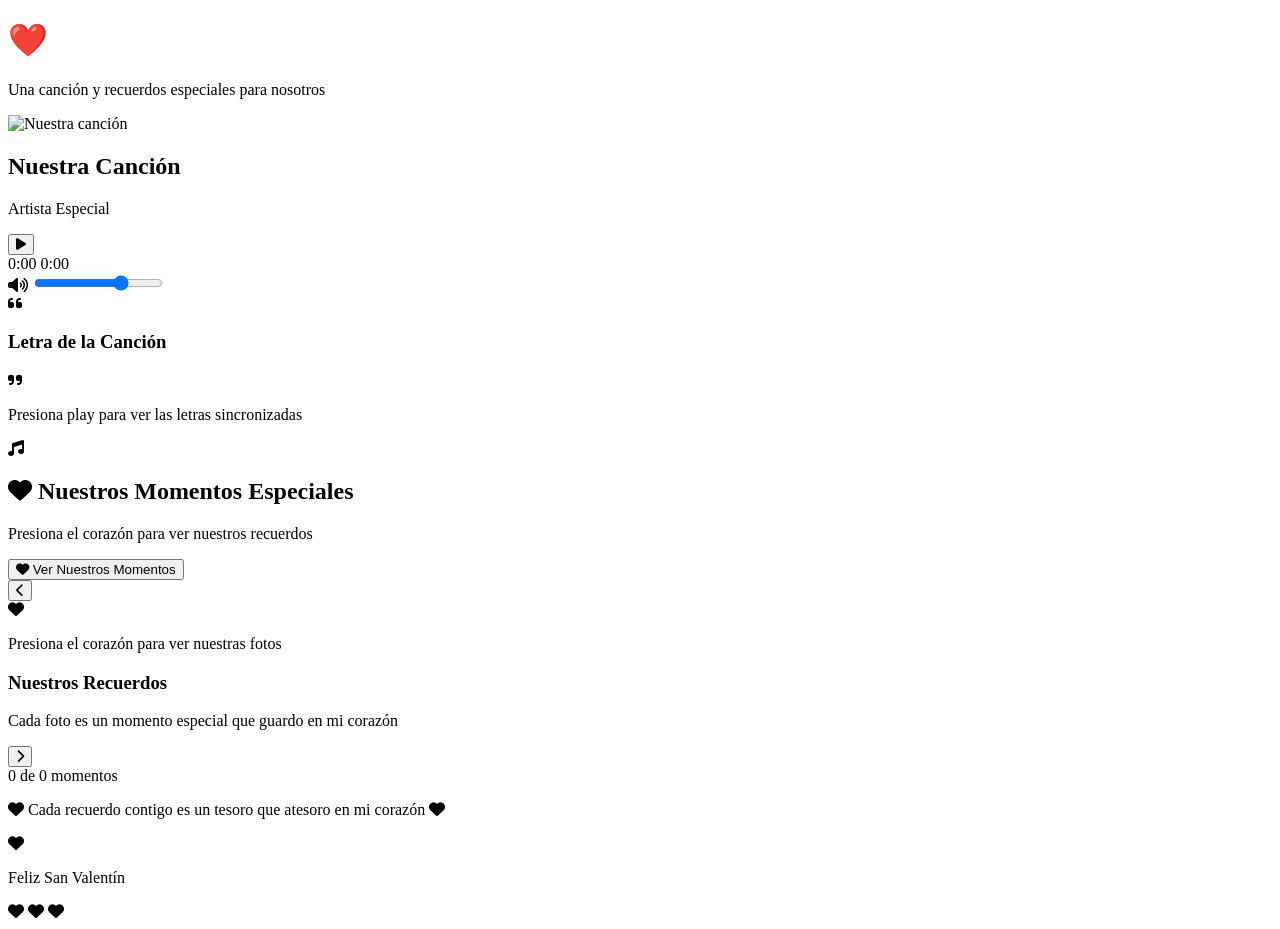
==== index.html @ d3c0a2c5 "Add files via upload" ====
<!DOCTYPE html>
<html lang="es">
<head>
    <meta charset="UTF-8">
    <meta name="viewport" content="width=device-width, initial-scale=1.0">
    <title>Para Ti ❤️</title>
    <link rel="stylesheet" href="https://cdnjs.cloudflare.com/ajax/libs/font-awesome/6.4.0/css/all.min.css">
    <link rel="stylesheet" href="style.css">
</head>
<body>
    <div class="hearts-container" id="heartsContainer"></div>
    
    <div class="container">
        <header>
            <div class="header-content">
                <h1>❤️</h1>
                <p class="subtitle">Una canción y recuerdos especiales para nosotros</p>
            </div>
        </header>
        
        <main class="main-content">
            <section class="music-section">
                <div class="music-player">
                    <div class="album-container">
                        <div class="album-circle" id="albumCircle">
                            <!-- Imagen local del álbum -->
                            <img src="assets/images/album-cover.jpg" alt="Nuestra canción">
                        </div>
                        <div class="song-details">
                            <h2 class="song-title" id="songTitle">Nuestra Canción</h2>
                            <p class="song-artist" id="songArtist">Artista Especial</p>
                        </div>
                    </div>
                    
                    <div class="player-controls">
                        <button class="play-btn" id="playBtn">
                            <i class="fas fa-play" id="playIcon"></i>
                        </button>
                        
                        <div class="progress-area">
                            <div class="progress-bar" id="progressContainer">
                                <div class="progress" id="progressBar"></div>
                            </div>
                            <div class="timer">
                                <span id="currentTime">0:00</span>
                                <span id="duration">0:00</span>
                            </div>
                        </div>
                        
                        <div class="volume-control">
                            <i class="fas fa-volume-up"></i>
                            <input type="range" id="volumeSlider" min="0" max="1" step="0.01" value="0.7">
                        </div>
                    </div>
                </div>
                
                <div class="lyrics-display" id="lyricsDisplay">
                    <div class="lyrics-header">
                        <i class="fas fa-quote-left"></i>
                        <h3>Letra de la Canción</h3>
                        <i class="fas fa-quote-right"></i>
                    </div>
                    
                    <div class="lyrics-container">
                        <div class="lyrics-placeholder" id="lyricsPlaceholder">
                            <p>Presiona play para ver las letras sincronizadas</p>
                            <i class="fas fa-music"></i>
                        </div>
                        
                        <div class="lyrics-content" id="lyricsContent">
                            <!-- Las letras aparecerán aquí poco a poco -->
                        </div>
                    </div>
                    
                    <div class="lyrics-indicator">
                        <div class="indicator-dot active"></div>
                        <div class="indicator-dot"></div>
                        <div class="indicator-dot"></div>
                        <div class="indicator-dot"></div>
                    </div>
                </div>
            </section>
            
            <section class="gallery-section">
                <div class="gallery-header">
                    <h2><i class="fas fa-heart"></i> Nuestros Momentos Especiales</h2>
                    <p class="gallery-subtitle">Presiona el corazón para ver nuestros recuerdos</p>
                </div>
                
                <div class="gallery-controls">
                    <button class="heart-gallery-btn" id="galleryBtn">
                        <div class="heart-pulse"></div>
                        <i class="fas fa-heart"></i>
                        <span>Ver Nuestros Momentos</span>
                    </button>
                </div>
                
                <div class="photo-viewer" id="photoViewer">
                    <div class="photo-navigation">
                        <button class="nav-btn prev-btn" id="prevPhotoBtn">
                            <i class="fas fa-chevron-left"></i>
                        </button>
                        
                        <div class="photo-display-container">
                            <div class="photo-frame">
                                <div class="photo-display" id="photoDisplay">
                                    <div class="photo-placeholder">
                                        <i class="fas fa-heart"></i>
                                        <p>Presiona el corazón para ver nuestras fotos</p>
                                    </div>
                                </div>
                                <div class="photo-overlay">
                                    <div class="photo-info">
                                        <h3 id="photoTitle">Nuestros Recuerdos</h3>
                                        <p id="photoCaption">Cada foto es un momento especial que guardo en mi corazón</p>
                                    </div>
                                </div>
                            </div>
                        </div>
                        
                        <button class="nav-btn next-btn" id="nextPhotoBtn">
                            <i class="fas fa-chevron-right"></i>
                        </button>
                    </div>
                    
                    <div class="photo-counter">
                        <span id="currentPhoto">0</span> de <span id="totalPhotos">0</span> momentos
                    </div>
                    
                    <div class="photo-dots" id="photoDots">
                        <!-- Los puntos de navegación se agregarán dinámicamente -->
                    </div>
                </div>
                
                <div class="gallery-message">
                    <p><i class="fas fa-heart"></i> Cada recuerdo contigo es un tesoro que atesoro en mi corazón <i class="fas fa-heart"></i></p>
                </div>
            </section>
        </main>
        
        <footer>
            <div class="footer-content">
                <p><i class="fas fa-heart"></i></p>
                <p class="footer-date">Feliz San Valentín</p>
                <div class="footer-hearts">
                    <i class="fas fa-heart"></i>
                    <i class="fas fa-heart"></i>
                    <i class="fas fa-heart"></i>
                </div>
            </div>
        </footer>
    </div>

    <!-- Audio local -->
    <audio id="audioPlayer">
        <source src="assets/audio/Dandelions.mp3" type="audio/mpeg">
        <source src="assets/audio/Dandelions.mp3" type="audio/ogg">
        Tu navegador no soporta el elemento de audio.
    </audio>

    <script src="script.js"></script>
</body>
</html>
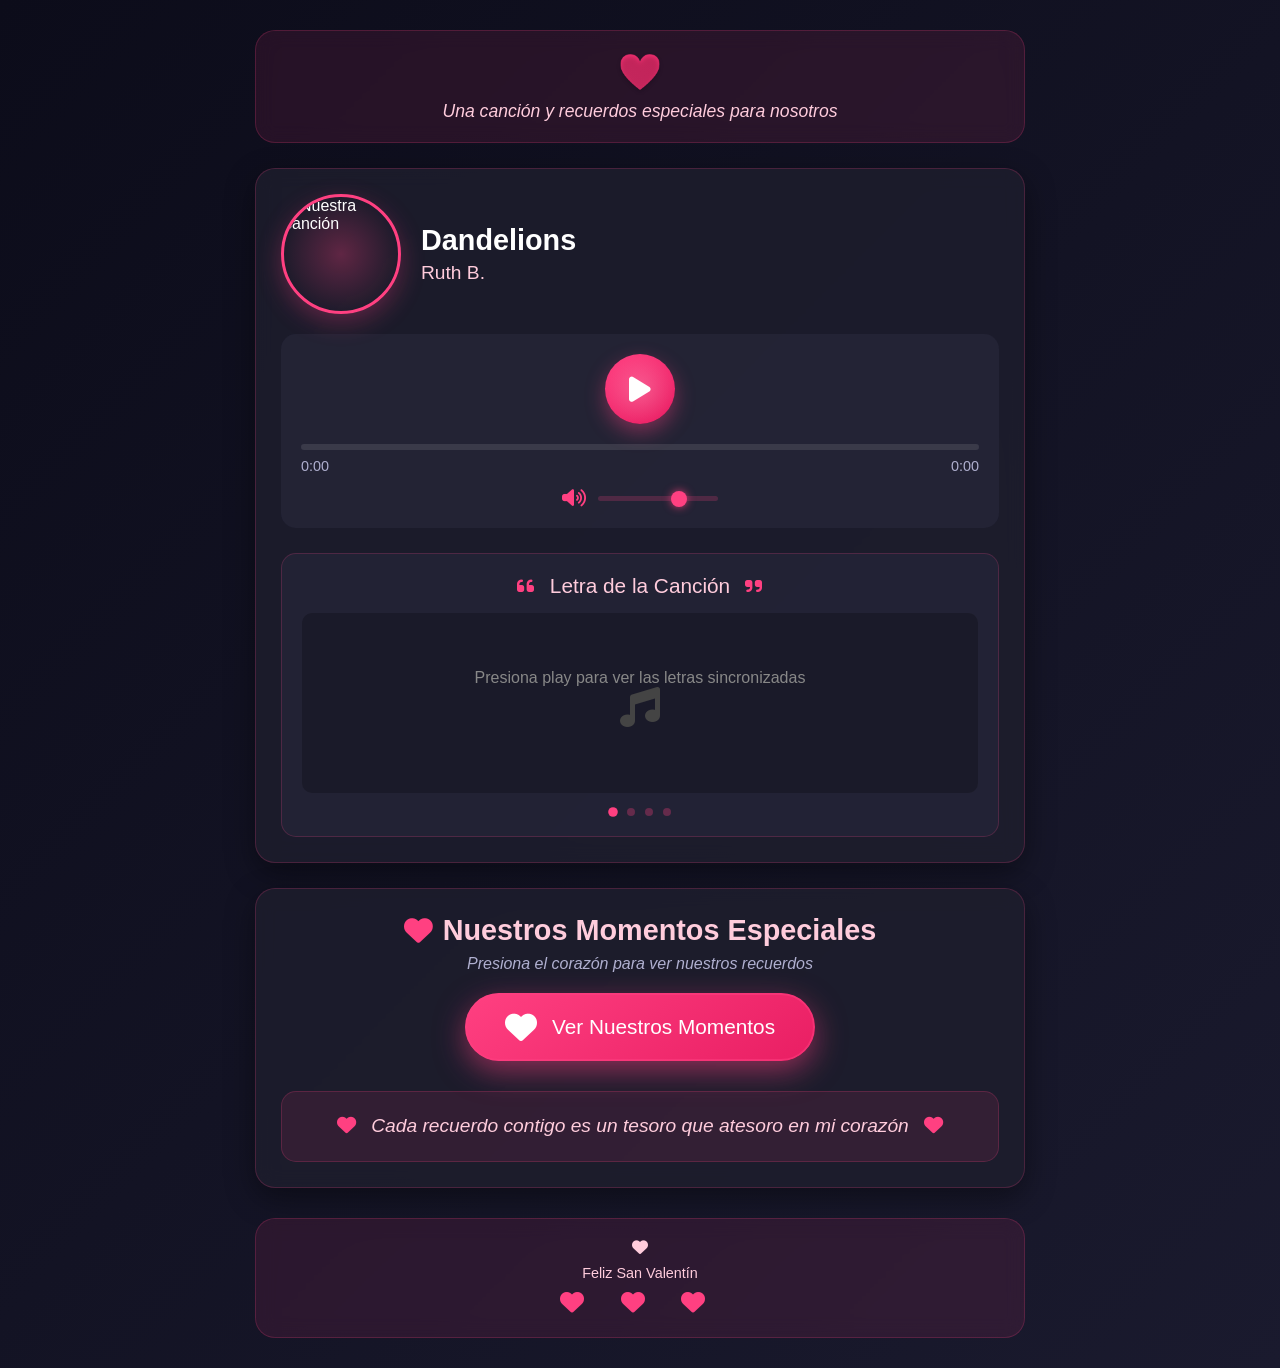
==== commit cc33b038: "Add files via upload" ====
--- a/index.html
+++ b/index.html
@@ -3,7 +3,7 @@
 <head>
     <meta charset="UTF-8">
     <meta name="viewport" content="width=device-width, initial-scale=1.0">
-    <title>Para Ti ❤️</title>
+    <title>Nose</title>
     <link rel="stylesheet" href="https://cdnjs.cloudflare.com/ajax/libs/font-awesome/6.4.0/css/all.min.css">
     <link rel="stylesheet" href="style.css">
 </head>
@@ -24,11 +24,11 @@
                     <div class="album-container">
                         <div class="album-circle" id="albumCircle">
                             <!-- Imagen local del álbum -->
-                            <img src="assets/images/album-cover.jpg" alt="Nuestra canción">
+                            <img src="assets/images/album-cover.png" alt="Nuestra canción">
                         </div>
                         <div class="song-details">
-                            <h2 class="song-title" id="songTitle">Nuestra Canción</h2>
-                            <p class="song-artist" id="songArtist">Artista Especial</p>
+                            <h2 class="song-title" id="songTitle">Dandelions</h2>
+                            <p class="song-artist" id="songArtist">Ruth B.</p>
                         </div>
                     </div>
                     
--- a/style.css
+++ b/style.css
@@ -0,0 +1,1269 @@
+* {
+    margin: 0;
+    padding: 0;
+    box-sizing: border-box;
+    font-family: 'Segoe UI', Tahoma, Geneva, Verdana, sans-serif;
+    outline: none !important;
+}
+
+body {
+    background: linear-gradient(135deg, #0c0c1a 0%, #1a1a2e 100%);
+    min-height: 100vh;
+    color: #fff;
+    overflow-x: hidden;
+    padding: 15px;
+    -webkit-tap-highlight-color: transparent;
+}
+
+/* Remover todos los estilos de focus azul */
+*:focus,
+*:focus-visible,
+*:focus-within {
+    outline: none !important;
+    box-shadow: none !important;
+    border-color: inherit !important;
+}
+
+/* Remover estilos de enlace para elementos no enlazados */
+button,
+input,
+textarea {
+    -webkit-appearance: none;
+    -moz-appearance: none;
+    appearance: none;
+    background: none;
+    border: none;
+    color: inherit;
+    font: inherit;
+}
+
+button {
+    cursor: pointer;
+    user-select: none;
+}
+
+/* Remover el efecto azul en tap en móviles */
+a, button, input, textarea {
+    -webkit-tap-highlight-color: transparent;
+}
+
+/* ============================================ */
+/* SISTEMA MEJORADO DE CORAZONES DE FONDO */
+/* ============================================ */
+
+.hearts-container {
+    position: fixed;
+    width: 100%;
+    height: 100%;
+    top: 0;
+    left: 0;
+    pointer-events: none;
+    z-index: 10000;
+    overflow: hidden;
+}
+
+/* Corazones de fondo - Arriba hacia abajo */
+.heart-bg-down {
+    position: absolute;
+    font-size: 24px;
+    animation: floatDown 20s linear infinite;
+    opacity: 0;
+    filter: blur(0.5px);
+}
+
+@keyframes floatDown {
+    0% {
+        transform: translateY(-100px) translateX(0) rotate(0deg);
+        opacity: 0;
+    }
+    10% {
+        opacity: 0.6;
+    }
+    90% {
+        opacity: 0.6;
+    }
+    100% {
+        transform: translateY(100vh) translateX(100px) rotate(360deg);
+        opacity: 0;
+    }
+}
+
+/* Corazones de fondo - Medio arriba hacia abajo (más visibles) */
+.heart-bg-down-medium {
+    position: absolute;
+    font-size: 20px;
+    animation: floatDownMedium 25s linear infinite;
+    opacity: 0;
+    filter: blur(0.3px);
+}
+
+@keyframes floatDownMedium {
+    0% {
+        transform: translateY(-150px) translateX(50px) rotate(0deg);
+        opacity: 0;
+    }
+    15% {
+        opacity: 0.7;
+    }
+    85% {
+        opacity: 0.7;
+    }
+    100% {
+        transform: translateY(100vh) translateX(-50px) rotate(-360deg);
+        opacity: 0;
+    }
+}
+
+/* Corazones de fondo - Rápidos arriba hacia abajo (menos transparentes) */
+.heart-bg-down-fast {
+    position: absolute;
+    font-size: 16px;
+    animation: floatDownFast 15s linear infinite;
+    opacity: 0;
+}
+
+@keyframes floatDownFast {
+    0% {
+        transform: translateY(-200px) translateX(-30px) rotate(0deg);
+        opacity: 0;
+    }
+    20% {
+        opacity: 0.8;
+    }
+    80% {
+        opacity: 0.8;
+    }
+    100% {
+        transform: translateY(100vh) translateX(30px) rotate(720deg);
+        opacity: 0;
+    }
+}
+
+/* ============================================ */
+/* SISTEMA OPTIMIZADO DE CORAZONES PARA LETRAS */
+/* ============================================ */
+
+/* Contenedor para corazones de letras - EVITA que tapen el texto */
+.lyrics-hearts-container {
+    position: absolute;
+    top: 0;
+    left: 0;
+    width: 100%;
+    height: 100%;
+    pointer-events: none;
+    z-index: 5;
+    overflow: hidden;
+}
+
+/* Corazones que salen desde el costado izquierdo */
+.heart-lyric-left {
+    position: absolute;
+    color: #ff4081;
+    font-size: 22px;
+    animation: heartExplodeLeft 1.5s ease-out forwards;
+    text-shadow: 0 0 8px rgba(255, 64, 129, 0.7);
+    z-index: 6;
+    opacity: 0;
+}
+
+@keyframes heartExplodeLeft {
+    0% {
+        transform: translateX(0) translateY(0) scale(0.3);
+        opacity: 0;
+        left: 10%;
+    }
+    20% {
+        transform: translateX(-40px) translateY(-10px) scale(1.2);
+        opacity: 0.9;
+    }
+    40% {
+        transform: translateX(-80px) translateY(20px) scale(1.1);
+        opacity: 0.7;
+    }
+    60% {
+        transform: translateX(-120px) translateY(-15px) scale(0.9);
+        opacity: 0.5;
+    }
+    80% {
+        transform: translateX(-160px) translateY(10px) scale(0.7);
+        opacity: 0.3;
+    }
+    100% {
+        transform: translateX(-200px) translateY(0) scale(0.5);
+        opacity: 0;
+    }
+}
+
+/* Corazones que salen desde el costado derecho */
+.heart-lyric-right {
+    position: absolute;
+    color: #e91e63;
+    font-size: 22px;
+    animation: heartExplodeRight 1.5s ease-out forwards;
+    text-shadow: 0 0 8px rgba(233, 30, 99, 0.7);
+    z-index: 6;
+    opacity: 0;
+}
+
+@keyframes heartExplodeRight {
+    0% {
+        transform: translateX(0) translateY(0) scale(0.3);
+        opacity: 0;
+        right: 10%;
+    }
+    20% {
+        transform: translateX(40px) translateY(-10px) scale(1.2);
+        opacity: 0.9;
+    }
+    40% {
+        transform: translateX(80px) translateY(20px) scale(1.1);
+        opacity: 0.7;
+    }
+    60% {
+        transform: translateX(120px) translateY(-15px) scale(0.9);
+        opacity: 0.5;
+    }
+    80% {
+        transform: translateX(160px) translateY(10px) scale(0.7);
+        opacity: 0.3;
+    }
+    100% {
+        transform: translateX(200px) translateY(0) scale(0.5);
+        opacity: 0;
+    }
+}
+
+/* Corazones que salen desde arriba */
+.heart-lyric-top {
+    position: absolute;
+    color: #c2185b;
+    font-size: 20px;
+    animation: heartExplodeTop 1.8s ease-out forwards;
+    text-shadow: 0 0 6px rgba(194, 24, 91, 0.7);
+    z-index: 6;
+    opacity: 0;
+}
+
+@keyframes heartExplodeTop {
+    0% {
+        transform: translateY(0) scale(0.3);
+        opacity: 0;
+        top: 20%;
+    }
+    25% {
+        transform: translateY(-30px) scale(1.1);
+        opacity: 0.8;
+    }
+    50% {
+        transform: translateY(-60px) scale(0.9);
+        opacity: 0.6;
+    }
+    75% {
+        transform: translateY(-90px) scale(0.7);
+        opacity: 0.4;
+    }
+    100% {
+        transform: translateY(-120px) scale(0.5);
+        opacity: 0;
+    }
+}
+
+/* Corazones que salen desde abajo */
+.heart-lyric-bottom {
+    position: absolute;
+    color: #ff80ab;
+    font-size: 20px;
+    animation: heartExplodeBottom 1.8s ease-out forwards;
+    text-shadow: 0 0 6px rgba(255, 128, 171, 0.7);
+    z-index: 6;
+    opacity: 0;
+}
+
+@keyframes heartExplodeBottom {
+    0% {
+        transform: translateY(0) scale(0.3);
+        opacity: 0;
+        bottom: 20%;
+    }
+    25% {
+        transform: translateY(30px) scale(1.1);
+        opacity: 0.8;
+    }
+    50% {
+        transform: translateY(60px) scale(0.9);
+        opacity: 0.6;
+    }
+    75% {
+        transform: translateY(90px) scale(0.7);
+        opacity: 0.4;
+    }
+    100% {
+        transform: translateY(120px) scale(0.5);
+        opacity: 0;
+    }
+}
+
+/* ============================================ */
+/* CORAZONES ESPECIALES PARA FOTOS */
+/* ============================================ */
+
+.heart-effect {
+    position: absolute;
+    pointer-events: none;
+    z-index: 1000;
+    opacity: 0;
+}
+
+/* Efecto de latido suave */
+.heartbeat-effect {
+    animation: heartbeatSoft 1.5s ease-in-out forwards;
+}
+
+@keyframes heartbeatSoft {
+    0% {
+        transform: scale(0.4);
+        opacity: 0;
+    }
+    50% {
+        transform: scale(1.1);
+        opacity: 0.7;
+    }
+    100% {
+        transform: scale(0.6);
+        opacity: 0;
+    }
+}
+
+/* Efecto de giro suave */
+.spin-effect-soft {
+    animation: spinSoft 2s ease-out forwards;
+}
+
+@keyframes spinSoft {
+    0% {
+        transform: rotate(0deg) scale(0.4);
+        opacity: 0;
+    }
+    30% {
+        transform: rotate(180deg) scale(1);
+        opacity: 0.8;
+    }
+    70% {
+        transform: rotate(360deg) scale(0.8);
+        opacity: 0.5;
+    }
+    100% {
+        transform: rotate(540deg) scale(0.5);
+        opacity: 0;
+    }
+}
+
+/* ============================================ */
+/* CONTENIDO PRINCIPAL - Z-INDEX CONTROLADO */
+/* ============================================ */
+
+.container, .main-content, .music-section, .gallery-section, 
+header, footer, .lyrics-display, .photo-viewer {
+    position: relative;
+    z-index: 10;
+}
+
+/* Asegurar que el texto de letras esté sobre corazones */
+.lyrics-container {
+    position: relative;
+    z-index: 15 !important;
+}
+
+.lyrics-content {
+    position: relative;
+    z-index: 20 !important;
+}
+
+.lyrics-line {
+    position: relative;
+    z-index: 25 !important;
+}
+
+/* Botones sobre corazones */
+.play-btn, .heart-gallery-btn, .nav-btn {
+    position: relative;
+    z-index: 30;
+}
+
+/* Fotos sobre corazones */
+.photo-display {
+    position: relative;
+    z-index: 15;
+}
+
+/* ============================================ */
+/* ESTILOS DEL CONTENIDO PRINCIPAL */
+/* ============================================ */
+
+.container {
+    max-width: 800px;
+    margin: 0 auto;
+    padding: 15px;
+    position: relative;
+    z-index: 10;
+}
+
+/* Header compacto */
+header {
+    text-align: center;
+    margin-bottom: 25px;
+    padding: 20px;
+    background: rgba(255, 64, 129, 0.1);
+    border-radius: 20px;
+    backdrop-filter: blur(10px);
+    border: 1px solid rgba(255, 64, 129, 0.2);
+    position: relative;
+    overflow: hidden;
+}
+
+.header-content {
+    position: relative;
+    z-index: 2;
+}
+
+h1 {
+    font-size: 2.2rem;
+    margin-bottom: 8px;
+    background: linear-gradient(45deg, #ff4081, #e91e63);
+    -webkit-background-clip: text;
+    -webkit-text-fill-color: transparent;
+    font-weight: 600;
+    text-shadow: 0 2px 4px rgba(0, 0, 0, 0.2);
+}
+
+.subtitle {
+    font-size: 1.1rem;
+    color: #ffccdc;
+    font-style: italic;
+}
+
+.main-content {
+    display: flex;
+    flex-direction: column;
+    gap: 25px;
+}
+
+/* Reproductor de música */
+.music-section {
+    background: rgba(30, 30, 46, 0.8);
+    border-radius: 20px;
+    padding: 25px;
+    box-shadow: 0 10px 30px rgba(0, 0, 0, 0.4);
+    border: 1px solid rgba(255, 64, 129, 0.2);
+    backdrop-filter: blur(10px);
+}
+
+.music-player {
+    margin-bottom: 25px;
+}
+
+.album-container {
+    display: flex;
+    align-items: center;
+    gap: 20px;
+    margin-bottom: 20px;
+}
+
+.album-circle {
+    width: 120px;
+    height: 120px;
+    border-radius: 50%;
+    overflow: hidden;
+    border: 3px solid #ff4081;
+    box-shadow: 0 8px 25px rgba(255, 64, 129, 0.3);
+    animation: rotateAlbum 30s linear infinite;
+    animation-play-state: paused;
+    flex-shrink: 0;
+    position: relative;
+}
+
+.album-circle::after {
+    content: '';
+    position: absolute;
+    top: -5px;
+    left: -5px;
+    right: -5px;
+    bottom: -5px;
+    border-radius: 50%;
+    background: radial-gradient(circle, rgba(255, 64, 129, 0.3), transparent 70%);
+    z-index: -1;
+}
+
+.album-circle.playing {
+    animation-play-state: running;
+}
+
+@keyframes rotateAlbum {
+    0% { transform: rotate(0deg); }
+    100% { transform: rotate(360deg); }
+}
+
+.album-circle img {
+    width: 100%;
+    height: 100%;
+    object-fit: cover;
+}
+
+.song-details {
+    flex: 1;
+}
+
+.song-title {
+    font-size: 1.8rem;
+    color: #fff;
+    margin-bottom: 5px;
+    font-weight: 600;
+}
+
+.song-artist {
+    font-size: 1.2rem;
+    color: #ffccdc;
+    font-weight: 300;
+}
+
+.player-controls {
+    background: rgba(40, 40, 60, 0.6);
+    border-radius: 15px;
+    padding: 20px;
+}
+
+.play-btn {
+    background: linear-gradient(145deg, #ff4081, #e91e63);
+    color: white;
+    border: none;
+    width: 70px;
+    height: 70px;
+    border-radius: 50%;
+    font-size: 1.8rem;
+    cursor: pointer;
+    display: flex;
+    justify-content: center;
+    align-items: center;
+    margin: 0 auto 20px;
+    transition: all 0.3s ease;
+    box-shadow: 0 8px 20px rgba(255, 64, 129, 0.4);
+    position: relative;
+    overflow: hidden;
+    -webkit-tap-highlight-color: transparent;
+}
+
+.play-btn::after {
+    content: '';
+    position: absolute;
+    top: 50%;
+    left: 50%;
+    width: 100%;
+    height: 100%;
+    background: radial-gradient(circle, rgba(255, 255, 255, 0.2), transparent 70%);
+    transform: translate(-50%, -50%);
+}
+
+.play-btn:hover {
+    transform: scale(1.1);
+    box-shadow: 0 12px 25px rgba(255, 64, 129, 0.6);
+}
+
+.play-btn:active {
+    transform: scale(1.05);
+}
+
+.progress-area {
+    margin-bottom: 15px;
+}
+
+.progress-bar {
+    background: rgba(255, 255, 255, 0.1);
+    height: 6px;
+    border-radius: 3px;
+    margin-bottom: 8px;
+    cursor: pointer;
+    overflow: hidden;
+}
+
+.progress {
+    background: linear-gradient(90deg, #ff4081, #e91e63);
+    height: 100%;
+    width: 0%;
+    border-radius: 3px;
+    transition: width 0.1s linear;
+    box-shadow: 0 0 10px rgba(255, 64, 129, 0.5);
+}
+
+.timer {
+    display: flex;
+    justify-content: space-between;
+    font-size: 0.9rem;
+    color: #b0b0d0;
+}
+
+.volume-control {
+    display: flex;
+    align-items: center;
+    justify-content: center;
+    gap: 12px;
+    margin-top: 15px;
+}
+
+.volume-control i {
+    color: #ff4081;
+    font-size: 1.2rem;
+}
+
+.volume-control input {
+    width: 120px;
+    height: 5px;
+    -webkit-appearance: none;
+    background: rgba(255, 64, 129, 0.2);
+    border-radius: 3px;
+    outline: none;
+    cursor: pointer;
+}
+
+.volume-control input::-webkit-slider-thumb {
+    -webkit-appearance: none;
+    width: 16px;
+    height: 16px;
+    border-radius: 50%;
+    background: #ff4081;
+    cursor: pointer;
+    box-shadow: 0 0 8px rgba(255, 64, 129, 0.8);
+    transition: all 0.2s ease;
+}
+
+.volume-control input::-webkit-slider-thumb:hover {
+    transform: scale(1.2);
+}
+
+.volume-control input::-webkit-slider-thumb:active {
+    transform: scale(1.1);
+}
+
+/* Letras estilo Instagram */
+.lyrics-display {
+    background: rgba(40, 40, 60, 0.6);
+    border-radius: 15px;
+    padding: 20px;
+    border: 1px solid rgba(255, 64, 129, 0.2);
+    position: relative;
+    z-index: 10;
+}
+
+.lyrics-header {
+    display: flex;
+    align-items: center;
+    justify-content: center;
+    gap: 15px;
+    margin-bottom: 15px;
+}
+
+.lyrics-header i {
+    color: #ff4081;
+    font-size: 1.2rem;
+}
+
+.lyrics-header h3 {
+    font-size: 1.3rem;
+    color: #ffccdc;
+    font-weight: 500;
+}
+
+.lyrics-container {
+    height: 180px;
+    position: relative;
+    overflow: hidden;
+    background: rgba(20, 20, 30, 0.5);
+    border-radius: 10px;
+    padding: 15px;
+    z-index: 15;
+}
+
+.lyrics-placeholder {
+    display: flex;
+    flex-direction: column;
+    align-items: center;
+    justify-content: center;
+    height: 100%;
+    color: #666;
+    text-align: center;
+    position: relative;
+    z-index: 16;
+}
+
+.lyrics-placeholder i {
+    font-size: 2.5rem;
+    margin-bottom: 10px;
+    color: #444;
+}
+
+.lyrics-placeholder p {
+    font-size: 1rem;
+    color: #888;
+}
+
+.lyrics-content {
+    position: absolute;
+    top: 0;
+    left: 0;
+    width: 100%;
+    height: 100%;
+    padding: 15px;
+    display: flex;
+    align-items: center;
+    justify-content: center;
+    z-index: 17;
+}
+
+.lyrics-line {
+    font-size: 1.4rem;
+    text-align: center;
+    color: #ccc;
+    opacity: 0;
+    transform: translateY(20px);
+    transition: all 0.8s ease;
+    line-height: 1.6;
+    max-width: 90%;
+    position: relative;
+    z-index: 20;
+    text-shadow: 0 1px 2px rgba(0, 0, 0, 0.5);
+}
+
+.lyrics-line.active {
+    opacity: 1;
+    transform: translateY(0);
+    color: #fff;
+    text-shadow: 0 0 10px rgba(255, 64, 129, 0.5);
+}
+
+.lyrics-indicator {
+    display: flex;
+    justify-content: center;
+    gap: 10px;
+    margin-top: 15px;
+    position: relative;
+    z-index: 15;
+}
+
+.indicator-dot {
+    width: 8px;
+    height: 8px;
+    border-radius: 50%;
+    background: rgba(255, 64, 129, 0.3);
+    transition: all 0.3s ease;
+}
+
+.indicator-dot.active {
+    background: #ff4081;
+    transform: scale(1.2);
+}
+
+/* Sección de galería de fotos */
+.gallery-section {
+    background: rgba(30, 30, 46, 0.8);
+    border-radius: 20px;
+    padding: 25px;
+    box-shadow: 0 10px 30px rgba(0, 0, 0, 0.4);
+    border: 1px solid rgba(255, 64, 129, 0.2);
+    backdrop-filter: blur(10px);
+}
+
+.gallery-header {
+    text-align: center;
+    margin-bottom: 20px;
+}
+
+.gallery-header h2 {
+    font-size: 1.8rem;
+    color: #ffccdc;
+    margin-bottom: 8px;
+    display: flex;
+    align-items: center;
+    justify-content: center;
+    gap: 10px;
+}
+
+.gallery-header i {
+    color: #ff4081;
+    animation: heartbeat 1.5s infinite;
+}
+
+@keyframes heartbeat {
+    0%, 100% { transform: scale(1); }
+    50% { transform: scale(1.2); }
+}
+
+.gallery-subtitle {
+    color: #b0b0d0;
+    font-size: 1rem;
+    font-style: italic;
+}
+
+/* Botón de corazón para galería */
+.gallery-controls {
+    text-align: center;
+    margin-bottom: 30px;
+}
+
+.heart-gallery-btn {
+    background: linear-gradient(145deg, #ff4081, #e91e63);
+    color: white;
+    border: none;
+    border-radius: 50px;
+    padding: 18px 40px;
+    font-size: 1.3rem;
+    cursor: pointer;
+    display: inline-flex;
+    align-items: center;
+    justify-content: center;
+    gap: 15px;
+    transition: all 0.4s ease;
+    box-shadow: 0 10px 30px rgba(255, 64, 129, 0.5);
+    position: relative;
+    overflow: hidden;
+    min-width: 300px;
+    -webkit-tap-highlight-color: transparent;
+}
+
+.heart-gallery-btn::before {
+    content: '';
+    position: absolute;
+    top: 0;
+    left: -100%;
+    width: 100%;
+    height: 100%;
+    background: linear-gradient(90deg, transparent, rgba(255, 255, 255, 0.2), transparent);
+    transition: 0.5s;
+}
+
+.heart-gallery-btn:hover::before {
+    left: 100%;
+}
+
+.heart-gallery-btn:hover {
+    transform: translateY(-5px) scale(1.05);
+    box-shadow: 0 15px 35px rgba(255, 64, 129, 0.7);
+}
+
+.heart-gallery-btn:active {
+    transform: translateY(-2px) scale(1.02);
+}
+
+.heart-pulse {
+    position: absolute;
+    width: 100%;
+    height: 100%;
+    border-radius: 50px;
+    border: 2px solid rgba(255, 64, 129, 0.5);
+    animation: pulse 2s infinite;
+}
+
+@keyframes pulse {
+    0% {
+        transform: scale(1);
+        opacity: 1;
+    }
+    100% {
+        transform: scale(1.2);
+        opacity: 0;
+    }
+}
+
+.heart-gallery-btn i {
+    font-size: 2rem;
+    animation: heartbeat 1.5s infinite;
+    position: relative;
+    z-index: 1;
+}
+
+/* Visor de fotos */
+.photo-viewer {
+    display: none;
+    opacity: 0;
+    transform: translateY(20px);
+    transition: all 0.5s ease;
+}
+
+.photo-viewer.active {
+    display: block;
+    opacity: 1;
+    transform: translateY(0);
+}
+
+.photo-navigation {
+    display: flex;
+    align-items: center;
+    justify-content: center;
+    gap: 20px;
+    margin-bottom: 20px;
+}
+
+.nav-btn {
+    background: rgba(255, 64, 129, 0.2);
+    color: white;
+    border: none;
+    width: 50px;
+    height: 50px;
+    border-radius: 50%;
+    cursor: pointer;
+    display: flex;
+    align-items: center;
+    justify-content: center;
+    font-size: 1.3rem;
+    transition: all 0.3s ease;
+    flex-shrink: 0;
+    -webkit-tap-highlight-color: transparent;
+}
+
+.nav-btn:hover {
+    background: rgba(255, 64, 129, 0.4);
+    transform: scale(1.1);
+}
+
+.nav-btn:active {
+    transform: scale(1.05);
+}
+
+.photo-display-container {
+    flex: 1;
+    max-width: 600px;
+    position: relative;
+}
+
+.photo-frame {
+    background: #0f0f1a;
+    border-radius: 15px;
+    overflow: hidden;
+    box-shadow: 0 15px 35px rgba(0, 0, 0, 0.5);
+    border: 2px solid rgba(255, 64, 129, 0.3);
+    position: relative;
+}
+
+.photo-display {
+    height: 300px;
+    display: flex;
+    align-items: center;
+    justify-content: center;
+    overflow: hidden;
+    position: relative;
+}
+
+.photo-display img {
+    width: 100%;
+    height: 100%;
+    object-fit: cover;
+    transition: transform 0.5s ease;
+}
+
+.photo-display img.fade-in {
+    animation: fadeIn 0.8s ease forwards;
+}
+
+@keyframes fadeIn {
+    from {
+        opacity: 0;
+        transform: scale(0.9);
+    }
+    to {
+        opacity: 1;
+        transform: scale(1);
+    }
+}
+
+.photo-display img.slide-left {
+    animation: slideLeft 0.8s ease forwards;
+}
+
+@keyframes slideLeft {
+    from {
+        opacity: 0;
+        transform: translateX(50px);
+    }
+    to {
+        opacity: 1;
+        transform: translateX(0);
+    }
+}
+
+.photo-display img.slide-right {
+    animation: slideRight 0.8s ease forwards;
+}
+
+@keyframes slideRight {
+    from {
+        opacity: 0;
+        transform: translateX(-50px);
+    }
+    to {
+        opacity: 1;
+        transform: translateX(0);
+    }
+}
+
+.photo-placeholder {
+    text-align: center;
+    color: #666;
+    padding: 40px;
+}
+
+.photo-placeholder i {
+    font-size: 3.5rem;
+    margin-bottom: 15px;
+    color: #444;
+    animation: heartbeat 2s infinite;
+}
+
+.photo-placeholder p {
+    font-size: 1.2rem;
+    color: #888;
+}
+
+.photo-overlay {
+    position: absolute;
+    bottom: 0;
+    left: 0;
+    right: 0;
+    background: linear-gradient(transparent, rgba(0, 0, 0, 0.8));
+    padding: 20px;
+}
+
+.photo-info {
+    text-align: center;
+}
+
+#photoTitle {
+    font-size: 1.4rem;
+    color: #fff;
+    margin-bottom: 8px;
+    font-weight: 600;
+}
+
+#photoCaption {
+    font-size: 1rem;
+    color: #ffccdc;
+    line-height: 1.4;
+}
+
+.photo-counter {
+    text-align: center;
+    margin: 20px 0;
+    color: #ffccdc;
+    font-size: 1.1rem;
+    font-weight: 500;
+}
+
+.photo-dots {
+    display: flex;
+    justify-content: center;
+    gap: 10px;
+    margin-top: 20px;
+}
+
+.photo-dot {
+    width: 12px;
+    height: 12px;
+    border-radius: 50%;
+    background: rgba(255, 64, 129, 0.3);
+    cursor: pointer;
+    transition: all 0.3s ease;
+    -webkit-tap-highlight-color: transparent;
+}
+
+.photo-dot:hover {
+    background: rgba(255, 64, 129, 0.5);
+    transform: scale(1.2);
+}
+
+.photo-dot:active {
+    transform: scale(1.1);
+}
+
+.photo-dot.active {
+    background: #ff4081;
+    transform: scale(1.2);
+    box-shadow: 0 0 10px rgba(255, 64, 129, 0.5);
+}
+
+.gallery-message {
+    text-align: center;
+    margin-top: 30px;
+    padding: 20px;
+    background: rgba(255, 64, 129, 0.1);
+    border-radius: 15px;
+    border: 1px solid rgba(255, 64, 129, 0.2);
+}
+
+.gallery-message p {
+    font-size: 1.2rem;
+    color: #ffccdc;
+    font-style: italic;
+    line-height: 1.5;
+}
+
+.gallery-message i {
+    color: #ff4081;
+    margin: 0 10px;
+    animation: heartbeat 2s infinite;
+}
+
+/* Footer */
+footer {
+    text-align: center;
+    padding: 20px;
+    margin-top: 30px;
+    background: rgba(255, 64, 129, 0.1);
+    border-radius: 20px;
+    border: 1px solid rgba(255, 64, 129, 0.2);
+    backdrop-filter: blur(10px);
+}
+
+.footer-content p {
+    color: #ffccdc;
+    margin-bottom: 8px;
+}
+
+.footer-date {
+    color: #b0b0d0;
+    font-size: 0.9rem;
+    margin-bottom: 15px;
+}
+
+.footer-hearts {
+    font-size: 1.5rem;
+    color: #ff4081;
+    letter-spacing: 15px;
+}
+
+/* Responsive */
+@media (max-width: 768px) {
+    .container {
+        padding: 10px;
+    }
+    
+    header {
+        padding: 15px;
+        margin-bottom: 20px;
+    }
+    
+    h1 {
+        font-size: 1.8rem;
+    }
+    
+    .music-section, .gallery-section {
+        padding: 20px;
+    }
+    
+    .album-container {
+        flex-direction: column;
+        text-align: center;
+    }
+    
+    .album-circle {
+        width: 100px;
+        height: 100px;
+    }
+    
+    .lyrics-container {
+        height: 150px;
+    }
+    
+    .lyrics-line {
+        font-size: 1.2rem;
+    }
+    
+    .heart-gallery-btn {
+        min-width: 250px;
+        padding: 15px 30px;
+        font-size: 1.1rem;
+    }
+    
+    .photo-display {
+        height: 250px;
+    }
+    
+    .photo-navigation {
+        gap: 10px;
+    }
+    
+    .nav-btn {
+        width: 40px;
+        height: 40px;
+        font-size: 1.1rem;
+    }
+    
+    /* Ajustar animaciones para móviles */
+    .heart-lyric-left,
+    .heart-lyric-right {
+        font-size: 18px;
+        animation-duration: 1.2s;
+    }
+    
+    @keyframes heartExplodeLeft {
+        0% {
+            transform: translateX(0) translateY(0) scale(0.3);
+            opacity: 0;
+            left: 5%;
+        }
+        100% {
+            transform: translateX(-150px) translateY(0) scale(0.5);
+            opacity: 0;
+        }
+    }
+    
+    @keyframes heartExplodeRight {
+        0% {
+            transform: translateX(0) translateY(0) scale(0.3);
+            opacity: 0;
+            right: 5%;
+        }
+        100% {
+            transform: translateX(150px) translateY(0) scale(0.5);
+            opacity: 0;
+        }
+    }
+}
+
+@media (max-width: 480px) {
+    .heart-gallery-btn {
+        flex-direction: column;
+        gap: 10px;
+        min-width: 200px;
+    }
+    
+    .photo-display {
+        height: 200px;
+    }
+    
+    .gallery-header h2 {
+        font-size: 1.5rem;
+    }
+    
+    /* Reducir cantidad de corazones en móviles */
+    .heart-bg-down,
+    .heart-bg-down-medium,
+    .heart-bg-down-fast {
+        font-size: 16px;
+    }
+}
+
+/* Mejorar rendimiento en dispositivos lentos */
+@media (prefers-reduced-motion: reduce) {
+    .heart-bg-down,
+    .heart-bg-down-medium,
+    .heart-bg-down-fast,
+    .heart-lyric-left,
+    .heart-lyric-right,
+    .heart-lyric-top,
+    .heart-lyric-bottom,
+    .heartbeat-effect,
+    .spin-effect-soft {
+        animation: none !important;
+    }
+    
+    .album-circle {
+        animation: none !important;
+    }
+}
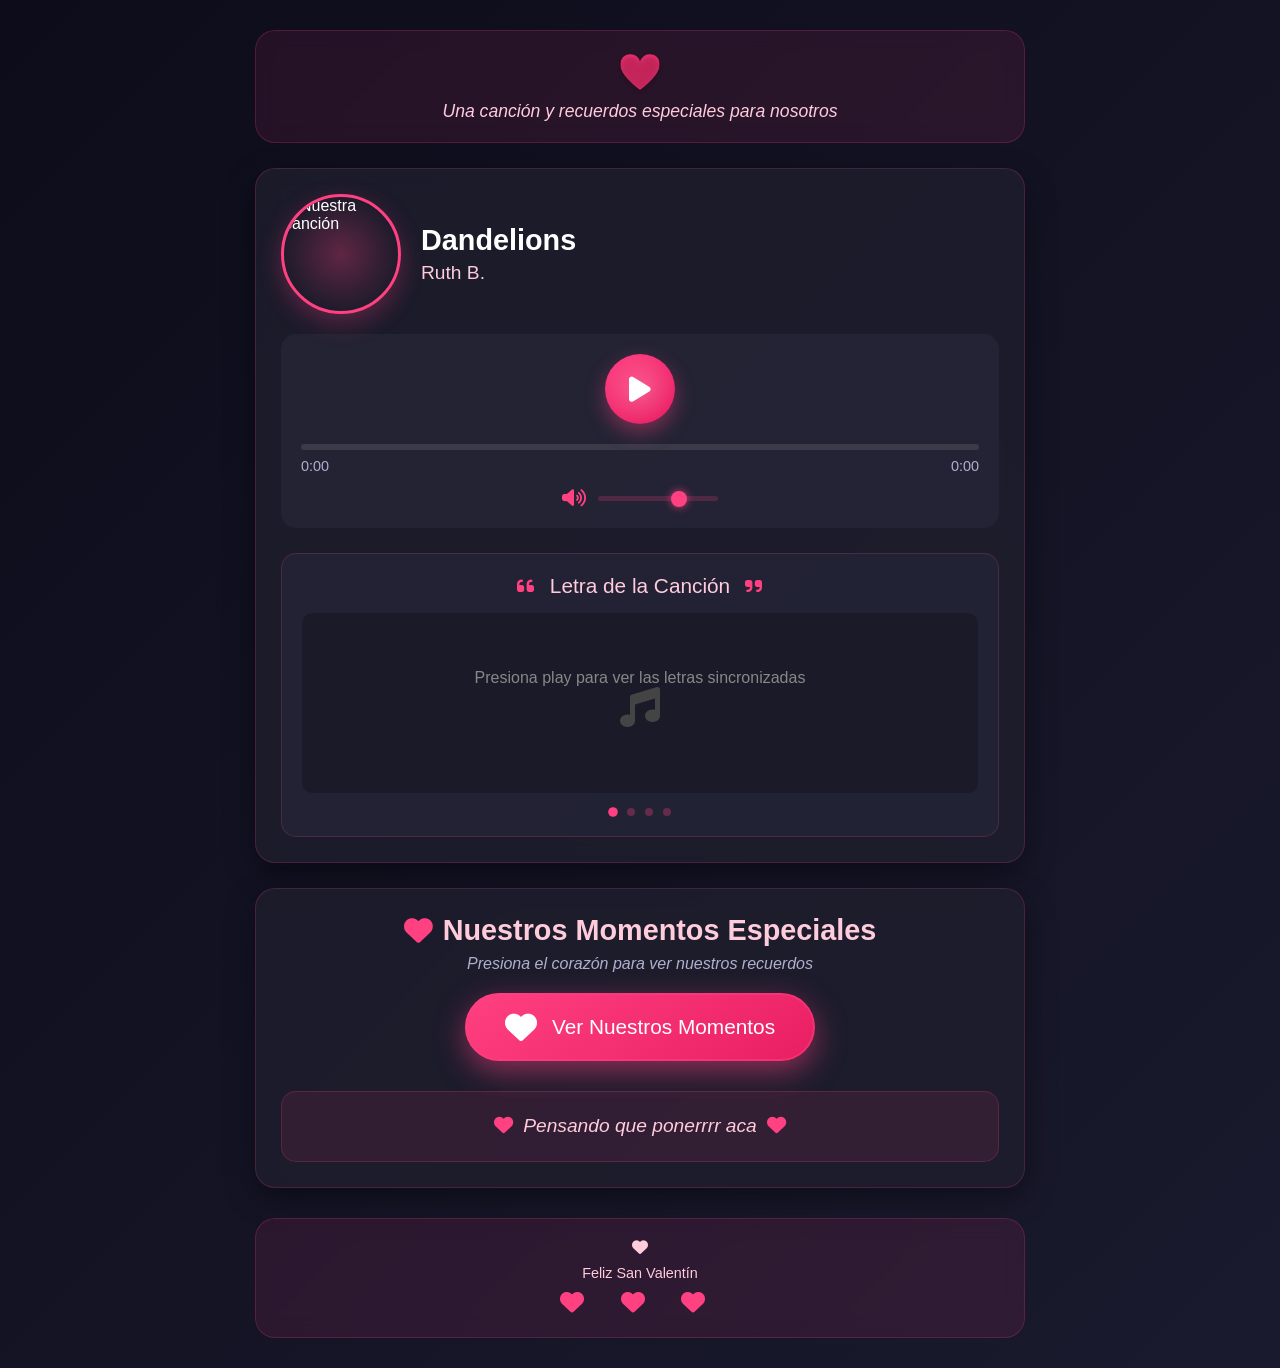
==== commit a7e08702: "Add files via upload" ====
--- a/index.html
+++ b/index.html
@@ -133,7 +133,7 @@
                 </div>
                 
                 <div class="gallery-message">
-                    <p><i class="fas fa-heart"></i> Cada recuerdo contigo es un tesoro que atesoro en mi corazón <i class="fas fa-heart"></i></p>
+                    <p><i class="fas fa-heart"></i>Pensando que ponerrrr aca<i class="fas fa-heart"></i></p>
                 </div>
             </section>
         </main>
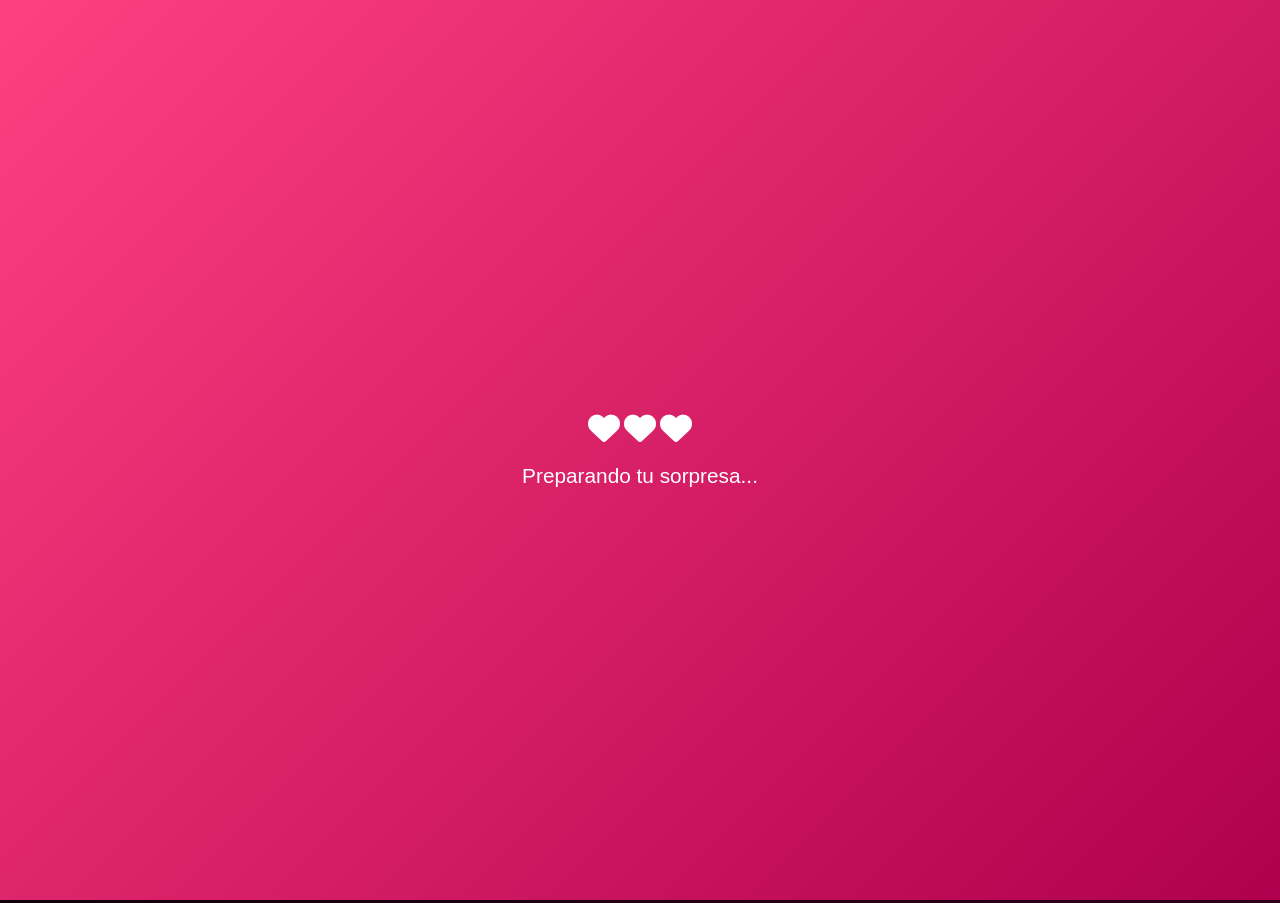
==== commit 77a3ce7b: "Add files via upload" ====
--- a/index.html
+++ b/index.html
@@ -1,163 +1,252 @@
 <!DOCTYPE html>
 <html lang="es">
 <head>
-    <meta charset="UTF-8">
-    <meta name="viewport" content="width=device-width, initial-scale=1.0">
-    <title>Nose</title>
-    <link rel="stylesheet" href="https://cdnjs.cloudflare.com/ajax/libs/font-awesome/6.4.0/css/all.min.css">
-    <link rel="stylesheet" href="style.css">
+<meta charset="UTF-8">
+<meta name="viewport" content="width=device-width, initial-scale=1.0">
+<title>Carta</title>
+<link rel="stylesheet" href="https://cdnjs.cloudflare.com/ajax/libs/font-awesome/6.4.0/css/all.min.css">
+
+<style>
+*{margin:0;padding:0;box-sizing:border-box}
+body{
+    font-family:'Arial Rounded MT Bold','Arial',sans-serif;
+    min-height:100vh;
+    background:linear-gradient(135deg,#12000a,#2b0018,#3a0022);
+    display:flex;
+    justify-content:center;
+    align-items:center;
+    overflow:hidden;
+}
+
+/* LOADER */
+#loader{
+    position:fixed;
+    inset:0;
+    background:linear-gradient(135deg,#ff4081,#b0004d);
+    display:flex;
+    flex-direction:column;
+    justify-content:center;
+    align-items:center;
+    z-index:2000;
+    transition:.8s;
+}
+.loader-hearts i{
+    font-size:32px;
+    color:white;
+    animation:pulse 1.2s infinite;
+}
+.loader-hearts i:nth-child(2){animation-delay:.2s}
+.loader-hearts i:nth-child(3){animation-delay:.4s}
+#loader p{color:white;margin-top:20px;font-size:1.3rem}
+
+/* FONDO CORAZONES */
+.background-hearts{
+    position:fixed;
+    inset:0;
+    pointer-events:none;
+    z-index:0;
+}
+.heart{
+    position:absolute;
+    color:rgba(255,64,129,.55);
+    animation:float linear infinite;
+}
+@keyframes float{
+    0%{transform:translateY(110vh) scale(.5);opacity:0}
+    15%{opacity:1}
+    100%{transform:translateY(-120px) scale(1.6);opacity:0}
+}
+
+/* CONTENIDO */
+.container{z-index:5;text-align:center;color:#fff}
+h1{color:#ff80ab;text-shadow:0 0 15px rgba(255,64,129,.8)}
+
+/* SOBRE */
+.envelope-wrapper{
+    width:320px;height:220px;
+    margin:40px auto;
+    cursor:pointer;
+    position:relative;
+}
+.envelope{
+    position:relative;
+    width:100%;
+    height:100%;
+}
+.flap{
+    position:absolute;
+    top:0;left:0;
+    width:100%;height:50%;
+    background:linear-gradient(135deg,#ff4081,#e91e63);
+    clip-path:polygon(0 0,50% 100%,100% 0);
+    transform-origin:top;
+    transition:1s;
+}
+.body{
+    position:absolute;
+    bottom:0;left:0;
+    width:100%;height:70%;
+    background:#fff;
+    border-radius:0 0 12px 12px;
+    box-shadow:0 15px 40px rgba(0,0,0,.6);
+}
+.seal{
+    position:absolute;
+    top:50%;left:50%;
+    transform:translate(-50%,-50%);
+    width:80px;height:80px;
+    border-radius:50%;
+    background:linear-gradient(135deg,#ff4081,#e91e63);
+    display:flex;align-items:center;justify-content:center;
+    font-size:2rem;color:white;
+    box-shadow:0 0 25px rgba(255,64,129,.9);
+    animation:pulse 2s infinite;
+}
+
+/* CARTA */
+.letter-container{
+    position:absolute;
+    top:260px;
+    left:50%;
+    transform:translateX(-50%);
+    width:360px;
+    opacity:0;
+    transition:1s;
+}
+.letter{
+    background:#fff;
+    color:#3a0022;
+    border-radius:16px;
+    padding:30px;
+    box-shadow:0 0 40px rgba(255,64,129,.6),0 25px 60px rgba(0,0,0,.7);
+}
+.letter h2{color:#e91e63;margin-bottom:15px}
+.letter p{line-height:1.8;margin-bottom:15px}
+.letter-btn{
+    margin-top:15px;
+    width:100%;
+    padding:14px;
+    border:none;
+    border-radius:40px;
+    background:linear-gradient(135deg,#ff4081,#e91e63);
+    color:#fff;
+    font-size:1.1rem;
+    cursor:pointer;
+}
+
+/* ESTADOS */
+.opened .flap{transform:rotateX(180deg)}
+.opened .letter-container{opacity:1}
+
+@keyframes pulse{
+    0%,100%{transform:translate(-50%,-50%) scale(1)}
+    50%{transform:translate(-50%,-50%) scale(1.15)}
+}
+/* Quitar resaltado azul en móviles */
+* {
+    -webkit-tap-highlight-color: transparent;
+}
+
+/* Quitar borde / glow de foco */
+button,
+.envelope-wrapper,
+.seal {
+    outline: none;
+}
+
+/* Quitar focus visual en todos los estados */
+button:focus,
+button:active,
+.envelope-wrapper:focus,
+.envelope-wrapper:active,
+.seal:focus,
+.seal:active {
+    outline: none;
+    box-shadow: none;
+}
+button:active,
+.envelope-wrapper:active {
+    transform: scale(0.97);
+}
+</style>
 </head>
+
 <body>
-    <div class="hearts-container" id="heartsContainer"></div>
-    
-    <div class="container">
-        <header>
-            <div class="header-content">
-                <h1>❤️</h1>
-                <p class="subtitle">Una canción y recuerdos especiales para nosotros</p>
+
+<!-- LOADER INICIAL -->
+<div id="loader">
+    <div class="loader-hearts">
+        <i class="fas fa-heart"></i>
+        <i class="fas fa-heart"></i>
+        <i class="fas fa-heart"></i>
+    </div>
+    <p>Preparando tu sorpresa...</p>
+</div>
+
+<div class="background-hearts" id="hearts"></div>
+
+<div class="container">
+    <h1>Tienes una carta</h1>
+
+    <div class="envelope-wrapper" id="env">
+        <div class="envelope">
+            <div class="flap"></div>
+            <div class="body"></div>
+            <div class="seal"><i class="fas fa-heart"></i></div>
+        </div>
+
+        <div class="letter-container">
+            <div class="letter">
+                <h2></h2>
+                <p>Hay personas que llegan a tu vida sin hacer ruido…  
+                pero lo cambian todo.</p>
+                <p>Esta carta es solo una pequeña forma de recordarte  
+                lo importante que sos para mí.</p>
+                <button class="letter-btn" onclick="go()">Ver sorpresa</button>
             </div>
-        </header>
-        
-        <main class="main-content">
-            <section class="music-section">
-                <div class="music-player">
-                    <div class="album-container">
-                        <div class="album-circle" id="albumCircle">
-                            <!-- Imagen local del álbum -->
-                            <img src="assets/images/album-cover.png" alt="Nuestra canción">
-                        </div>
-                        <div class="song-details">
-                            <h2 class="song-title" id="songTitle">Dandelions</h2>
-                            <p class="song-artist" id="songArtist">Ruth B.</p>
-                        </div>
-                    </div>
-                    
-                    <div class="player-controls">
-                        <button class="play-btn" id="playBtn">
-                            <i class="fas fa-play" id="playIcon"></i>
-                        </button>
-                        
-                        <div class="progress-area">
-                            <div class="progress-bar" id="progressContainer">
-                                <div class="progress" id="progressBar"></div>
-                            </div>
-                            <div class="timer">
-                                <span id="currentTime">0:00</span>
-                                <span id="duration">0:00</span>
-                            </div>
-                        </div>
-                        
-                        <div class="volume-control">
-                            <i class="fas fa-volume-up"></i>
-                            <input type="range" id="volumeSlider" min="0" max="1" step="0.01" value="0.7">
-                        </div>
-                    </div>
-                </div>
-                
-                <div class="lyrics-display" id="lyricsDisplay">
-                    <div class="lyrics-header">
-                        <i class="fas fa-quote-left"></i>
-                        <h3>Letra de la Canción</h3>
-                        <i class="fas fa-quote-right"></i>
-                    </div>
-                    
-                    <div class="lyrics-container">
-                        <div class="lyrics-placeholder" id="lyricsPlaceholder">
-                            <p>Presiona play para ver las letras sincronizadas</p>
-                            <i class="fas fa-music"></i>
-                        </div>
-                        
-                        <div class="lyrics-content" id="lyricsContent">
-                            <!-- Las letras aparecerán aquí poco a poco -->
-                        </div>
-                    </div>
-                    
-                    <div class="lyrics-indicator">
-                        <div class="indicator-dot active"></div>
-                        <div class="indicator-dot"></div>
-                        <div class="indicator-dot"></div>
-                        <div class="indicator-dot"></div>
-                    </div>
-                </div>
-            </section>
-            
-            <section class="gallery-section">
-                <div class="gallery-header">
-                    <h2><i class="fas fa-heart"></i> Nuestros Momentos Especiales</h2>
-                    <p class="gallery-subtitle">Presiona el corazón para ver nuestros recuerdos</p>
-                </div>
-                
-                <div class="gallery-controls">
-                    <button class="heart-gallery-btn" id="galleryBtn">
-                        <div class="heart-pulse"></div>
-                        <i class="fas fa-heart"></i>
-                        <span>Ver Nuestros Momentos</span>
-                    </button>
-                </div>
-                
-                <div class="photo-viewer" id="photoViewer">
-                    <div class="photo-navigation">
-                        <button class="nav-btn prev-btn" id="prevPhotoBtn">
-                            <i class="fas fa-chevron-left"></i>
-                        </button>
-                        
-                        <div class="photo-display-container">
-                            <div class="photo-frame">
-                                <div class="photo-display" id="photoDisplay">
-                                    <div class="photo-placeholder">
-                                        <i class="fas fa-heart"></i>
-                                        <p>Presiona el corazón para ver nuestras fotos</p>
-                                    </div>
-                                </div>
-                                <div class="photo-overlay">
-                                    <div class="photo-info">
-                                        <h3 id="photoTitle">Nuestros Recuerdos</h3>
-                                        <p id="photoCaption">Cada foto es un momento especial que guardo en mi corazón</p>
-                                    </div>
-                                </div>
-                            </div>
-                        </div>
-                        
-                        <button class="nav-btn next-btn" id="nextPhotoBtn">
-                            <i class="fas fa-chevron-right"></i>
-                        </button>
-                    </div>
-                    
-                    <div class="photo-counter">
-                        <span id="currentPhoto">0</span> de <span id="totalPhotos">0</span> momentos
-                    </div>
-                    
-                    <div class="photo-dots" id="photoDots">
-                        <!-- Los puntos de navegación se agregarán dinámicamente -->
-                    </div>
-                </div>
-                
-                <div class="gallery-message">
-                    <p><i class="fas fa-heart"></i>Pensando que ponerrrr aca<i class="fas fa-heart"></i></p>
-                </div>
-            </section>
-        </main>
-        
-        <footer>
-            <div class="footer-content">
-                <p><i class="fas fa-heart"></i></p>
-                <p class="footer-date">Feliz San Valentín</p>
-                <div class="footer-hearts">
-                    <i class="fas fa-heart"></i>
-                    <i class="fas fa-heart"></i>
-                    <i class="fas fa-heart"></i>
-                </div>
-            </div>
-        </footer>
+        </div>
     </div>
-
-    <!-- Audio local -->
-    <audio id="audioPlayer">
-        <source src="assets/audio/Dandelions.mp3" type="audio/mpeg">
-        <source src="assets/audio/Dandelions.mp3" type="audio/ogg">
-        Tu navegador no soporta el elemento de audio.
-    </audio>
-
-    <script src="script.js"></script>
+</div>
+
+<script>
+const hearts=document.getElementById('hearts');
+const env=document.getElementById('env');
+
+// loader inicial
+window.onload=()=>setTimeout(()=>{
+    document.getElementById('loader').style.opacity=0;
+    document.getElementById('loader').style.pointerEvents='none';
+},2000);
+
+// corazones fondo
+setInterval(()=>{
+    const h=document.createElement('div');
+    h.className='heart';
+    h.innerHTML='❤';
+    h.style.left=Math.random()*100+'vw';
+    h.style.fontSize=12+Math.random()*40+'px';
+    h.style.opacity=Math.random();
+    h.style.animationDuration=10+Math.random()*20+'s';
+    hearts.appendChild(h);
+    setTimeout(()=>h.remove(),30000);
+},120);
+
+// abrir carta
+env.addEventListener('click',()=>{
+    env.classList.add('opened');
+});
+
+// redirección con loader de corazones
+function go(){
+    const loader=document.getElementById('loader');
+    loader.style.opacity=1;
+    loader.style.pointerEvents='all';
+    loader.querySelector('p').innerText='Cargando tu sorpresa...';
+    setTimeout(()=>{
+        window.location.href='principal.html';
+    },2000);
+}
+</script>
+
 </body>
-</html>+</html>
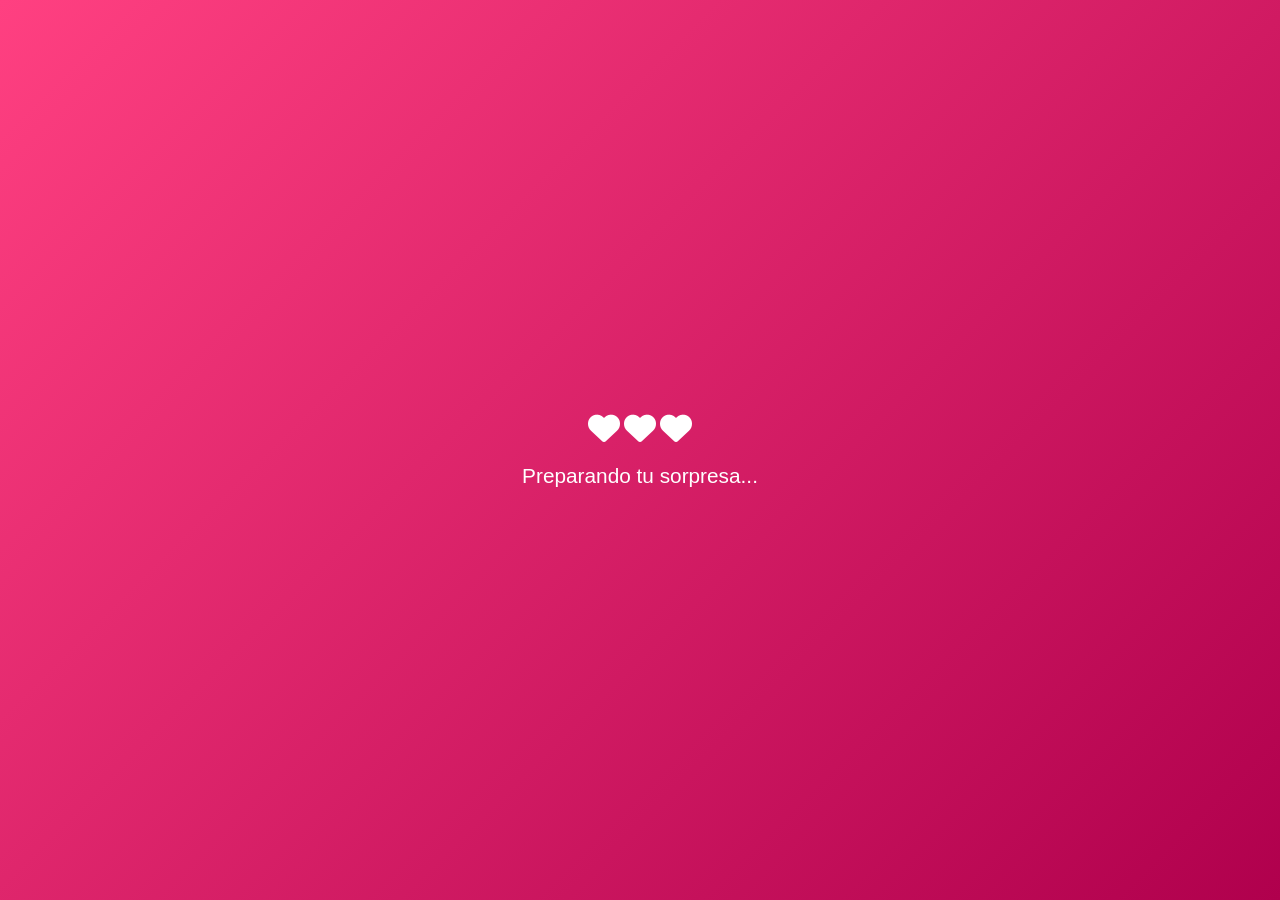
==== commit 5af8d968: "Add files via upload" ====
--- a/index.html
+++ b/index.html
@@ -106,10 +106,10 @@
 /* CARTA */
 .letter-container{
     position:absolute;
-    top:260px;
+    top:150px;
     left:50%;
     transform:translateX(-50%);
-    width:360px;
+    width:350px;
     opacity:0;
     transition:1s;
 }
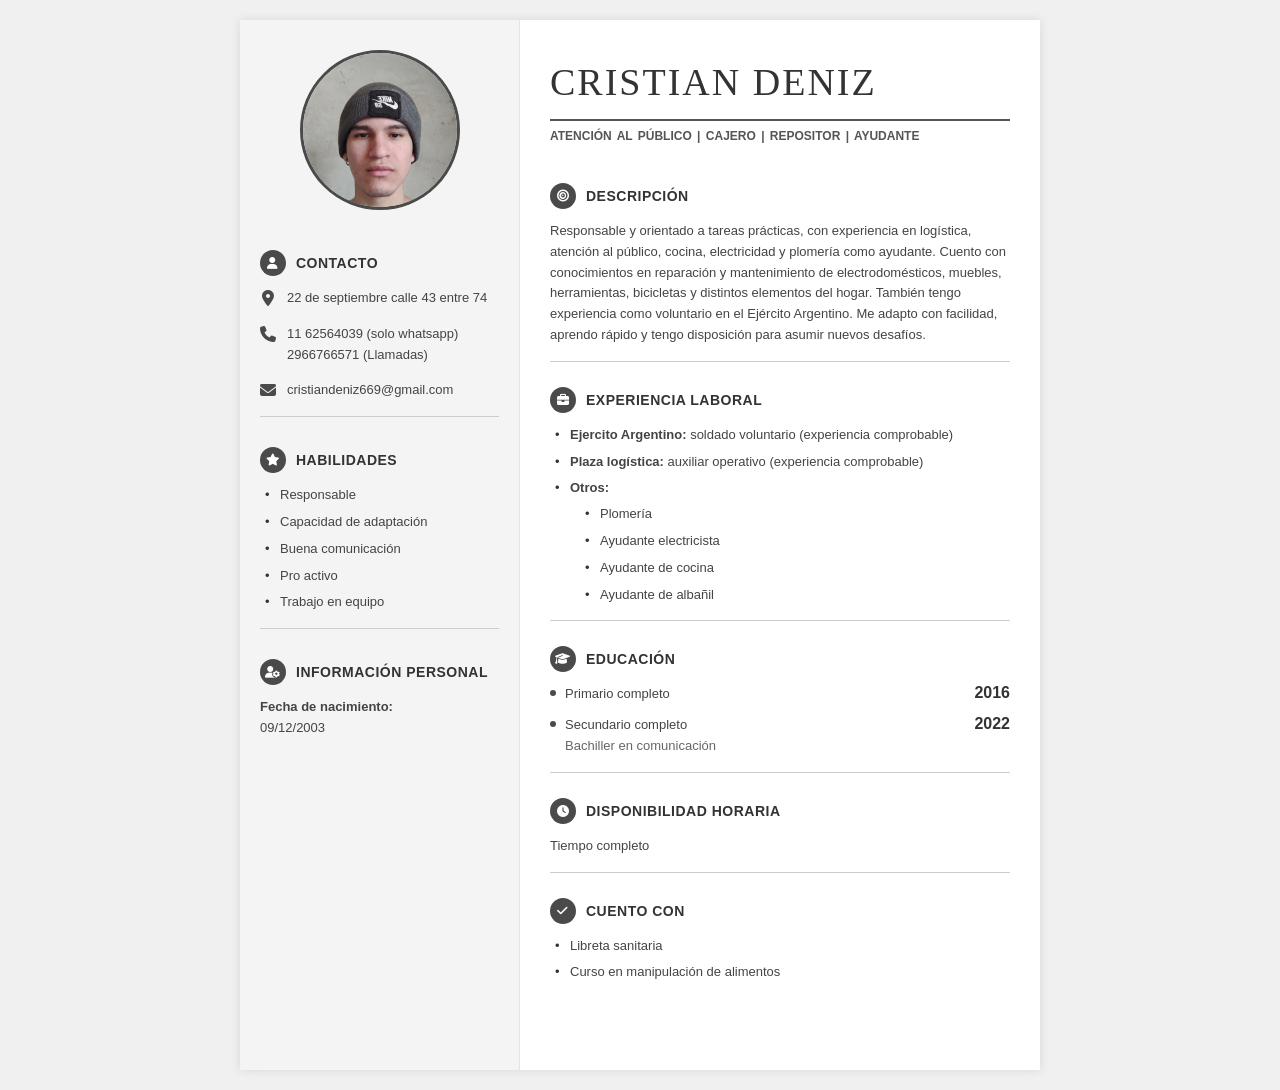
==== commit d9f178ab: "Add files via upload" ====
--- a/index.html
+++ b/index.html
@@ -1,252 +1,335 @@
 <!DOCTYPE html>
 <html lang="es">
 <head>
-<meta charset="UTF-8">
-<meta name="viewport" content="width=device-width, initial-scale=1.0">
-<title>Carta</title>
-<link rel="stylesheet" href="https://cdnjs.cloudflare.com/ajax/libs/font-awesome/6.4.0/css/all.min.css">
-
-<style>
-*{margin:0;padding:0;box-sizing:border-box}
-body{
-    font-family:'Arial Rounded MT Bold','Arial',sans-serif;
-    min-height:100vh;
-    background:linear-gradient(135deg,#12000a,#2b0018,#3a0022);
-    display:flex;
-    justify-content:center;
-    align-items:center;
-    overflow:hidden;
-}
-
-/* LOADER */
-#loader{
-    position:fixed;
-    inset:0;
-    background:linear-gradient(135deg,#ff4081,#b0004d);
-    display:flex;
-    flex-direction:column;
-    justify-content:center;
-    align-items:center;
-    z-index:2000;
-    transition:.8s;
-}
-.loader-hearts i{
-    font-size:32px;
-    color:white;
-    animation:pulse 1.2s infinite;
-}
-.loader-hearts i:nth-child(2){animation-delay:.2s}
-.loader-hearts i:nth-child(3){animation-delay:.4s}
-#loader p{color:white;margin-top:20px;font-size:1.3rem}
-
-/* FONDO CORAZONES */
-.background-hearts{
-    position:fixed;
-    inset:0;
-    pointer-events:none;
-    z-index:0;
-}
-.heart{
-    position:absolute;
-    color:rgba(255,64,129,.55);
-    animation:float linear infinite;
-}
-@keyframes float{
-    0%{transform:translateY(110vh) scale(.5);opacity:0}
-    15%{opacity:1}
-    100%{transform:translateY(-120px) scale(1.6);opacity:0}
-}
-
-/* CONTENIDO */
-.container{z-index:5;text-align:center;color:#fff}
-h1{color:#ff80ab;text-shadow:0 0 15px rgba(255,64,129,.8)}
-
-/* SOBRE */
-.envelope-wrapper{
-    width:320px;height:220px;
-    margin:40px auto;
-    cursor:pointer;
-    position:relative;
-}
-.envelope{
-    position:relative;
-    width:100%;
-    height:100%;
-}
-.flap{
-    position:absolute;
-    top:0;left:0;
-    width:100%;height:50%;
-    background:linear-gradient(135deg,#ff4081,#e91e63);
-    clip-path:polygon(0 0,50% 100%,100% 0);
-    transform-origin:top;
-    transition:1s;
-}
-.body{
-    position:absolute;
-    bottom:0;left:0;
-    width:100%;height:70%;
-    background:#fff;
-    border-radius:0 0 12px 12px;
-    box-shadow:0 15px 40px rgba(0,0,0,.6);
-}
-.seal{
-    position:absolute;
-    top:50%;left:50%;
-    transform:translate(-50%,-50%);
-    width:80px;height:80px;
-    border-radius:50%;
-    background:linear-gradient(135deg,#ff4081,#e91e63);
-    display:flex;align-items:center;justify-content:center;
-    font-size:2rem;color:white;
-    box-shadow:0 0 25px rgba(255,64,129,.9);
-    animation:pulse 2s infinite;
-}
-
-/* CARTA */
-.letter-container{
-    position:absolute;
-    top:150px;
-    left:50%;
-    transform:translateX(-50%);
-    width:350px;
-    opacity:0;
-    transition:1s;
-}
-.letter{
-    background:#fff;
-    color:#3a0022;
-    border-radius:16px;
-    padding:30px;
-    box-shadow:0 0 40px rgba(255,64,129,.6),0 25px 60px rgba(0,0,0,.7);
-}
-.letter h2{color:#e91e63;margin-bottom:15px}
-.letter p{line-height:1.8;margin-bottom:15px}
-.letter-btn{
-    margin-top:15px;
-    width:100%;
-    padding:14px;
-    border:none;
-    border-radius:40px;
-    background:linear-gradient(135deg,#ff4081,#e91e63);
-    color:#fff;
-    font-size:1.1rem;
-    cursor:pointer;
-}
-
-/* ESTADOS */
-.opened .flap{transform:rotateX(180deg)}
-.opened .letter-container{opacity:1}
-
-@keyframes pulse{
-    0%,100%{transform:translate(-50%,-50%) scale(1)}
-    50%{transform:translate(-50%,-50%) scale(1.15)}
-}
-/* Quitar resaltado azul en móviles */
-* {
-    -webkit-tap-highlight-color: transparent;
-}
-
-/* Quitar borde / glow de foco */
-button,
-.envelope-wrapper,
-.seal {
-    outline: none;
-}
-
-/* Quitar focus visual en todos los estados */
-button:focus,
-button:active,
-.envelope-wrapper:focus,
-.envelope-wrapper:active,
-.seal:focus,
-.seal:active {
-    outline: none;
-    box-shadow: none;
-}
-button:active,
-.envelope-wrapper:active {
-    transform: scale(0.97);
-}
-</style>
+    <meta charset="UTF-8">
+    <meta name="viewport" content="width=device-width, initial-scale=1.0">
+    <title>CV Cristian Deniz</title>
+    <link rel="stylesheet" href="https://cdnjs.cloudflare.com/ajax/libs/font-awesome/6.4.0/css/all.min.css">
+    <style>
+        * {
+            box-sizing: border-box;
+            margin: 0;
+            padding: 0;
+            font-family: 'Segoe UI', Tahoma, Geneva, Verdana, sans-serif;
+        }
+
+        body {
+            background-color: #f0f0f0;
+            display: flex;
+            justify-content: center;
+            padding: 20px;
+        }
+
+        /* Contenedor principal tamaño A4 aproximado */
+        .cv-container {
+            background-color: #ffffff;
+            width: 800px;
+            min-height: 1050px;
+            display: flex;
+            box-shadow: 0 0 10px rgba(0,0,0,0.1);
+        }
+
+        /* Columna Izquierda (Gris Claro) */
+        .left-column {
+            background-color: #f4f4f5;
+            width: 35%;
+            padding: 30px 20px;
+            display: flex;
+            flex-direction: column;
+            gap: 30px;
+            border-right: 1px solid #e4e4e7;
+        }
+
+        /* CONTENEDOR DE LA FOTO (MARCO REDONDO) */
+        .profile-box {
+            width: 100%;
+            display: flex;
+            justify-content: center;
+            margin-bottom: 10px;
+        }
+
+        .profile-img {
+            width: 160px;
+            height: 160px;
+            object-fit: cover;
+            border-radius: 50%; /* Hace que la foto sea completamente redonda */
+            border: 3px solid #4a4a4a; /* Borde gris oscuro elegante */
+            background-color: #ddd;
+            
+            /* =======================================================
+               ⚙️ CONTROLES PARA MOVER Y ENFOCAR LA FOTO A GUSTO:
+               ======================================================= */
+            object-position: center 20%; /* Ajusta el eje X (horizontal) y el eje Y (vertical) */
+            transform: scale(1.0);       /* Cambia el zoom: 1.0 es normal, 1.2 es más cerca, etc. */
+        }
+
+        /* Columna Derecha (Blanca) */
+        .right-column {
+            background-color: #ffffff;
+            width: 65%;
+            padding: 40px 30px;
+            display: flex;
+            flex-direction: column;
+            gap: 25px;
+        }
+
+        /* Encabezado Principal */
+        .header {
+            margin-bottom: 15px;
+        }
+
+        .header h1 {
+            font-size: 38px;
+            font-family: 'Georgia', serif;
+            color: #333;
+            letter-spacing: 2px;
+            text-transform: uppercase;
+            font-weight: 400;
+        }
+
+        .header .subtitle {
+            font-size: 12px;
+            font-weight: bold;
+            color: #555;
+            margin-top: 15px;
+            border-top: 2px solid #555;
+            padding-top: 8px;
+            word-spacing: 2px;
+        }
+
+        /* Estilos de Secciones */
+        .section-title {
+            display: flex;
+            align-items: center;
+            gap: 10px;
+            font-size: 14px;
+            font-weight: bold;
+            color: #333;
+            text-transform: uppercase;
+            margin-bottom: 12px;
+            letter-spacing: 0.5px;
+        }
+
+        .section-title i {
+            background-color: #4a4a4a;
+            color: white;
+            width: 26px;
+            height: 26px;
+            border-radius: 50%;
+            display: flex;
+            align-items: center;
+            justify-content: center;
+            font-size: 12px;
+        }
+
+        .line-separator {
+            border-bottom: 1px solid #ccc;
+            margin-top: 15px;
+        }
+
+        p, li {
+            font-size: 13px;
+            color: #444;
+            line-height: 1.6;
+        }
+
+        ul {
+            list-style-type: none;
+            padding-left: 5px;
+        }
+
+        ul li {
+            position: relative;
+            padding-left: 15px;
+            margin-bottom: 6px;
+        }
+
+        ul li::before {
+            content: "•";
+            position: absolute;
+            left: 0;
+            color: #333;
+        }
+
+        ul ul {
+            padding-left: 15px;
+            margin-top: 5px;
+        }
+
+        .contact-item {
+            display: flex;
+            align-items: flex-start;
+            gap: 12px;
+            margin-bottom: 15px;
+        }
+
+        .contact-item i {
+            color: #4a4a4a;
+            font-size: 16px;
+            margin-top: 2px;
+            width: 15px;
+            text-align: center;
+        }
+
+        .edu-item {
+            display: flex;
+            justify-content: space-between;
+            margin-bottom: 10px;
+            position: relative;
+            padding-left: 15px;
+        }
+
+        .edu-item::before {
+            content: "";
+            position: absolute;
+            left: 0;
+            top: 6px;
+            width: 6px;
+            height: 6px;
+            background-color: #4a4a4a;
+            border-radius: 50%;
+        }
+
+        .edu-year {
+            font-weight: bold;
+            color: #333;
+        }
+
+        @media print {
+            body {
+                padding: 0;
+                background-color: #fff;
+            }
+            .cv-container {
+                box-shadow: none;
+                width: 100%;
+                height: 100vh;
+            }
+        }
+    </style>
 </head>
-
 <body>
 
-<!-- LOADER INICIAL -->
-<div id="loader">
-    <div class="loader-hearts">
-        <i class="fas fa-heart"></i>
-        <i class="fas fa-heart"></i>
-        <i class="fas fa-heart"></i>
+    <div class="cv-container">
+        
+        <div class="left-column">
+            
+            <div class="profile-box">
+                <img src="foto.jpg" alt="Cristian Deniz" class="profile-img">              
+            </div>
+
+            <div>
+                <div class="section-title">
+                    <i class="fa-solid fa-user"></i> CONTACTO
+                </div>
+                <div class="contact-item">
+                    <i class="fa-solid fa-location-dot"></i>
+                    <p>22 de septiembre calle 43 entre 74</p>
+                </div>
+                <div class="contact-item">
+                    <i class="fa-solid fa-phone"></i>
+                    <p>11 62564039 (solo whatsapp)<br>2966766571 (Llamadas)</p>
+                </div>
+                <div class="contact-item">
+                    <i class="fa-solid fa-envelope"></i>
+                    <p>cristiandeniz669@gmail.com</p>
+                </div>
+                <div class="line-separator"></div>
+            </div>
+
+            <div>
+                <div class="section-title">
+                    <i class="fa-solid fa-star"></i> HABILIDADES
+                </div>
+                <ul>
+                    <li>Responsable</li>
+                    <li>Capacidad de adaptación</li>
+                    <li>Buena comunicación</li>
+                    <li>Pro activo</li>
+                    <li>Trabajo en equipo</li>
+                </ul>
+                <div class="line-separator"></div>
+            </div>
+
+            <div>
+                <div class="section-title">
+                    <i class="fa-solid fa-user-gear"></i> INFORMACIÓN PERSONAL
+                </div>
+                <p><strong>Fecha de nacimiento:</strong><br>09/12/2003</p>
+            </div>
+
+        </div>
+
+        <div class="right-column">
+            
+            <div class="header">
+                <h1>Cristian Deniz</h1>
+                <div class="subtitle">ATENCIÓN AL PÚBLICO | CAJERO | REPOSITOR | AYUDANTE</div>
+            </div>
+
+            <div>
+                <div class="section-title">
+                    <i class="fa-solid fa-bullseye"></i> Descripción
+                </div>
+                <p>Responsable y orientado a tareas prácticas, con experiencia en logística, atención al público, cocina, electricidad y plomería como ayudante. Cuento con conocimientos en reparación y mantenimiento de electrodomésticos, muebles, herramientas, bicicletas y distintos elementos del hogar. También tengo experiencia como voluntario en el Ejército Argentino. Me adapto con facilidad, aprendo rápido y tengo disposición para asumir nuevos desafíos.</p>
+                <div class="line-separator"></div>
+            </div>
+
+            <div>
+                <div class="section-title">
+                    <i class="fa-solid fa-briefcase"></i> EXPERIENCIA LABORAL
+                </div>
+                <ul>
+                    <li><strong>Ejercito Argentino:</strong> soldado voluntario (experiencia comprobable)</li>
+                    <li><strong>Plaza logística:</strong> auxiliar operativo (experiencia comprobable)</li>
+                    <li><strong>Otros:</strong>
+                        <ul>
+                            <li>Plomería</li>
+                            <li>Ayudante electricista</li>
+                            <li>Ayudante de cocina</li>
+                            <li>Ayudante de albañil</li>
+                        </ul>
+                    </li>
+                </ul>
+                <div class="line-separator"></div>
+            </div>
+
+            <div>
+                <div class="section-title">
+                    <i class="fa-solid fa-graduation-cap"></i> EDUCACIÓN
+                </div>
+                <div class="edu-item">
+                    <p>Primario completo</p>
+                    <span class="edu-year">2016</span>
+                </div>
+                <div class="edu-item">
+                    <p>Secundario completo<br><span style="color:#666;">Bachiller en comunicación</span></p>
+                    <span class="edu-year">2022</span>
+                </div>
+                <div class="line-separator"></div>
+            </div>
+
+            <div>
+                <div class="section-title">
+                    <i class="fa-solid fa-clock"></i> DISPONIBILIDAD HORARIA
+                </div>
+                <p>Tiempo completo</p>
+                <div class="line-separator"></div>
+            </div>
+
+            <div>
+                <div class="section-title">
+                    <i class="fa-solid fa-check"></i> CUENTO CON
+                </div>
+                <ul>
+                    <li>Libreta sanitaria</li>
+                    <li>Curso en manipulación de alimentos</li>
+                </ul>
+            </div>
+
+        </div>
+
     </div>
-    <p>Preparando tu sorpresa...</p>
-</div>
-
-<div class="background-hearts" id="hearts"></div>
-
-<div class="container">
-    <h1>Tienes una carta</h1>
-
-    <div class="envelope-wrapper" id="env">
-        <div class="envelope">
-            <div class="flap"></div>
-            <div class="body"></div>
-            <div class="seal"><i class="fas fa-heart"></i></div>
-        </div>
-
-        <div class="letter-container">
-            <div class="letter">
-                <h2></h2>
-                <p>Hay personas que llegan a tu vida sin hacer ruido…  
-                pero lo cambian todo.</p>
-                <p>Esta carta es solo una pequeña forma de recordarte  
-                lo importante que sos para mí.</p>
-                <button class="letter-btn" onclick="go()">Ver sorpresa</button>
-            </div>
-        </div>
-    </div>
-</div>
-
-<script>
-const hearts=document.getElementById('hearts');
-const env=document.getElementById('env');
-
-// loader inicial
-window.onload=()=>setTimeout(()=>{
-    document.getElementById('loader').style.opacity=0;
-    document.getElementById('loader').style.pointerEvents='none';
-},2000);
-
-// corazones fondo
-setInterval(()=>{
-    const h=document.createElement('div');
-    h.className='heart';
-    h.innerHTML='❤';
-    h.style.left=Math.random()*100+'vw';
-    h.style.fontSize=12+Math.random()*40+'px';
-    h.style.opacity=Math.random();
-    h.style.animationDuration=10+Math.random()*20+'s';
-    hearts.appendChild(h);
-    setTimeout(()=>h.remove(),30000);
-},120);
-
-// abrir carta
-env.addEventListener('click',()=>{
-    env.classList.add('opened');
-});
-
-// redirección con loader de corazones
-function go(){
-    const loader=document.getElementById('loader');
-    loader.style.opacity=1;
-    loader.style.pointerEvents='all';
-    loader.querySelector('p').innerText='Cargando tu sorpresa...';
-    setTimeout(()=>{
-        window.location.href='principal.html';
-    },2000);
-}
-</script>
 
 </body>
 </html>
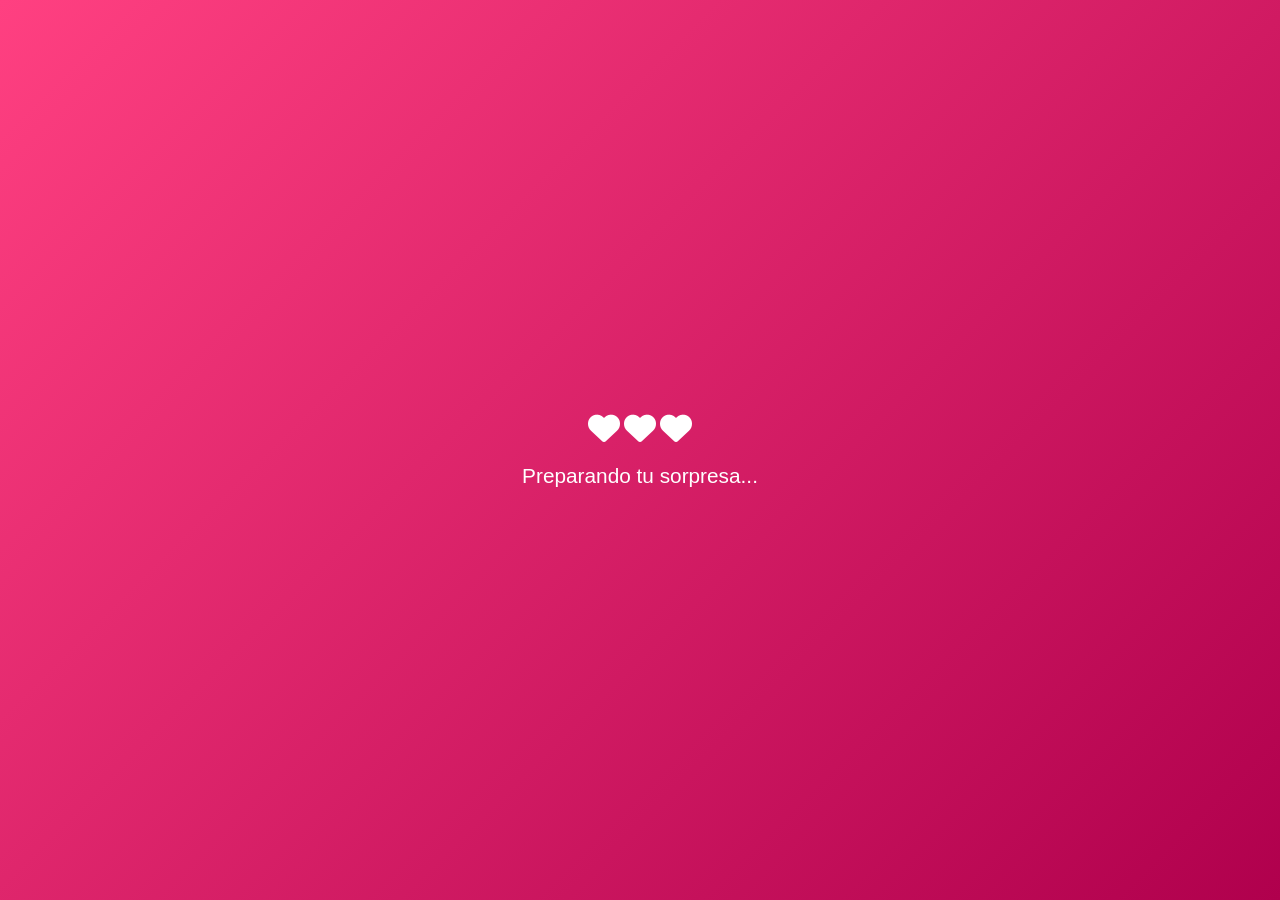
==== commit b8a55173: "Add files via upload" ====
--- a/index.html
+++ b/index.html
@@ -1,335 +1,252 @@
 <!DOCTYPE html>
 <html lang="es">
 <head>
-    <meta charset="UTF-8">
-    <meta name="viewport" content="width=device-width, initial-scale=1.0">
-    <title>CV Cristian Deniz</title>
-    <link rel="stylesheet" href="https://cdnjs.cloudflare.com/ajax/libs/font-awesome/6.4.0/css/all.min.css">
-    <style>
-        * {
-            box-sizing: border-box;
-            margin: 0;
-            padding: 0;
-            font-family: 'Segoe UI', Tahoma, Geneva, Verdana, sans-serif;
-        }
-
-        body {
-            background-color: #f0f0f0;
-            display: flex;
-            justify-content: center;
-            padding: 20px;
-        }
-
-        /* Contenedor principal tamaño A4 aproximado */
-        .cv-container {
-            background-color: #ffffff;
-            width: 800px;
-            min-height: 1050px;
-            display: flex;
-            box-shadow: 0 0 10px rgba(0,0,0,0.1);
-        }
-
-        /* Columna Izquierda (Gris Claro) */
-        .left-column {
-            background-color: #f4f4f5;
-            width: 35%;
-            padding: 30px 20px;
-            display: flex;
-            flex-direction: column;
-            gap: 30px;
-            border-right: 1px solid #e4e4e7;
-        }
-
-        /* CONTENEDOR DE LA FOTO (MARCO REDONDO) */
-        .profile-box {
-            width: 100%;
-            display: flex;
-            justify-content: center;
-            margin-bottom: 10px;
-        }
-
-        .profile-img {
-            width: 160px;
-            height: 160px;
-            object-fit: cover;
-            border-radius: 50%; /* Hace que la foto sea completamente redonda */
-            border: 3px solid #4a4a4a; /* Borde gris oscuro elegante */
-            background-color: #ddd;
-            
-            /* =======================================================
-               ⚙️ CONTROLES PARA MOVER Y ENFOCAR LA FOTO A GUSTO:
-               ======================================================= */
-            object-position: center 20%; /* Ajusta el eje X (horizontal) y el eje Y (vertical) */
-            transform: scale(1.0);       /* Cambia el zoom: 1.0 es normal, 1.2 es más cerca, etc. */
-        }
-
-        /* Columna Derecha (Blanca) */
-        .right-column {
-            background-color: #ffffff;
-            width: 65%;
-            padding: 40px 30px;
-            display: flex;
-            flex-direction: column;
-            gap: 25px;
-        }
-
-        /* Encabezado Principal */
-        .header {
-            margin-bottom: 15px;
-        }
-
-        .header h1 {
-            font-size: 38px;
-            font-family: 'Georgia', serif;
-            color: #333;
-            letter-spacing: 2px;
-            text-transform: uppercase;
-            font-weight: 400;
-        }
-
-        .header .subtitle {
-            font-size: 12px;
-            font-weight: bold;
-            color: #555;
-            margin-top: 15px;
-            border-top: 2px solid #555;
-            padding-top: 8px;
-            word-spacing: 2px;
-        }
-
-        /* Estilos de Secciones */
-        .section-title {
-            display: flex;
-            align-items: center;
-            gap: 10px;
-            font-size: 14px;
-            font-weight: bold;
-            color: #333;
-            text-transform: uppercase;
-            margin-bottom: 12px;
-            letter-spacing: 0.5px;
-        }
-
-        .section-title i {
-            background-color: #4a4a4a;
-            color: white;
-            width: 26px;
-            height: 26px;
-            border-radius: 50%;
-            display: flex;
-            align-items: center;
-            justify-content: center;
-            font-size: 12px;
-        }
-
-        .line-separator {
-            border-bottom: 1px solid #ccc;
-            margin-top: 15px;
-        }
-
-        p, li {
-            font-size: 13px;
-            color: #444;
-            line-height: 1.6;
-        }
-
-        ul {
-            list-style-type: none;
-            padding-left: 5px;
-        }
-
-        ul li {
-            position: relative;
-            padding-left: 15px;
-            margin-bottom: 6px;
-        }
-
-        ul li::before {
-            content: "•";
-            position: absolute;
-            left: 0;
-            color: #333;
-        }
-
-        ul ul {
-            padding-left: 15px;
-            margin-top: 5px;
-        }
-
-        .contact-item {
-            display: flex;
-            align-items: flex-start;
-            gap: 12px;
-            margin-bottom: 15px;
-        }
-
-        .contact-item i {
-            color: #4a4a4a;
-            font-size: 16px;
-            margin-top: 2px;
-            width: 15px;
-            text-align: center;
-        }
-
-        .edu-item {
-            display: flex;
-            justify-content: space-between;
-            margin-bottom: 10px;
-            position: relative;
-            padding-left: 15px;
-        }
-
-        .edu-item::before {
-            content: "";
-            position: absolute;
-            left: 0;
-            top: 6px;
-            width: 6px;
-            height: 6px;
-            background-color: #4a4a4a;
-            border-radius: 50%;
-        }
-
-        .edu-year {
-            font-weight: bold;
-            color: #333;
-        }
-
-        @media print {
-            body {
-                padding: 0;
-                background-color: #fff;
-            }
-            .cv-container {
-                box-shadow: none;
-                width: 100%;
-                height: 100vh;
-            }
-        }
-    </style>
+<meta charset="UTF-8">
+<meta name="viewport" content="width=device-width, initial-scale=1.0">
+<title>Carta</title>
+<link rel="stylesheet" href="https://cdnjs.cloudflare.com/ajax/libs/font-awesome/6.4.0/css/all.min.css">
+
+<style>
+*{margin:0;padding:0;box-sizing:border-box}
+body{
+    font-family:'Arial Rounded MT Bold','Arial',sans-serif;
+    min-height:100vh;
+    background:linear-gradient(135deg,#12000a,#2b0018,#3a0022);
+    display:flex;
+    justify-content:center;
+    align-items:center;
+    overflow:hidden;
+}
+
+/* LOADER */
+#loader{
+    position:fixed;
+    inset:0;
+    background:linear-gradient(135deg,#ff4081,#b0004d);
+    display:flex;
+    flex-direction:column;
+    justify-content:center;
+    align-items:center;
+    z-index:2000;
+    transition:.8s;
+}
+.loader-hearts i{
+    font-size:32px;
+    color:white;
+    animation:pulse 1.2s infinite;
+}
+.loader-hearts i:nth-child(2){animation-delay:.2s}
+.loader-hearts i:nth-child(3){animation-delay:.4s}
+#loader p{color:white;margin-top:20px;font-size:1.3rem}
+
+/* FONDO CORAZONES */
+.background-hearts{
+    position:fixed;
+    inset:0;
+    pointer-events:none;
+    z-index:0;
+}
+.heart{
+    position:absolute;
+    color:rgba(255,64,129,.55);
+    animation:float linear infinite;
+}
+@keyframes float{
+    0%{transform:translateY(110vh) scale(.5);opacity:0}
+    15%{opacity:1}
+    100%{transform:translateY(-120px) scale(1.6);opacity:0}
+}
+
+/* CONTENIDO */
+.container{z-index:5;text-align:center;color:#fff}
+h1{color:#ff80ab;text-shadow:0 0 15px rgba(255,64,129,.8)}
+
+/* SOBRE */
+.envelope-wrapper{
+    width:320px;height:220px;
+    margin:40px auto;
+    cursor:pointer;
+    position:relative;
+}
+.envelope{
+    position:relative;
+    width:100%;
+    height:100%;
+}
+.flap{
+    position:absolute;
+    top:0;left:0;
+    width:100%;height:50%;
+    background:linear-gradient(135deg,#ff4081,#e91e63);
+    clip-path:polygon(0 0,50% 100%,100% 0);
+    transform-origin:top;
+    transition:1s;
+}
+.body{
+    position:absolute;
+    bottom:0;left:0;
+    width:100%;height:70%;
+    background:#fff;
+    border-radius:0 0 12px 12px;
+    box-shadow:0 15px 40px rgba(0,0,0,.6);
+}
+.seal{
+    position:absolute;
+    top:50%;left:50%;
+    transform:translate(-50%,-50%);
+    width:80px;height:80px;
+    border-radius:50%;
+    background:linear-gradient(135deg,#ff4081,#e91e63);
+    display:flex;align-items:center;justify-content:center;
+    font-size:2rem;color:white;
+    box-shadow:0 0 25px rgba(255,64,129,.9);
+    animation:pulse 2s infinite;
+}
+
+/* CARTA */
+.letter-container{
+    position:absolute;
+    top:150px;
+    left:50%;
+    transform:translateX(-50%);
+    width:350px;
+    opacity:0;
+    transition:1s;
+}
+.letter{
+    background:#fff;
+    color:#3a0022;
+    border-radius:16px;
+    padding:30px;
+    box-shadow:0 0 40px rgba(255,64,129,.6),0 25px 60px rgba(0,0,0,.7);
+}
+.letter h2{color:#e91e63;margin-bottom:15px}
+.letter p{line-height:1.8;margin-bottom:15px}
+.letter-btn{
+    margin-top:15px;
+    width:100%;
+    padding:14px;
+    border:none;
+    border-radius:40px;
+    background:linear-gradient(135deg,#ff4081,#e91e63);
+    color:#fff;
+    font-size:1.1rem;
+    cursor:pointer;
+}
+
+/* ESTADOS */
+.opened .flap{transform:rotateX(180deg)}
+.opened .letter-container{opacity:1}
+
+@keyframes pulse{
+    0%,100%{transform:translate(-50%,-50%) scale(1)}
+    50%{transform:translate(-50%,-50%) scale(1.15)}
+}
+/* Quitar resaltado azul en móviles */
+* {
+    -webkit-tap-highlight-color: transparent;
+}
+
+/* Quitar borde / glow de foco */
+button,
+.envelope-wrapper,
+.seal {
+    outline: none;
+}
+
+/* Quitar focus visual en todos los estados */
+button:focus,
+button:active,
+.envelope-wrapper:focus,
+.envelope-wrapper:active,
+.seal:focus,
+.seal:active {
+    outline: none;
+    box-shadow: none;
+}
+button:active,
+.envelope-wrapper:active {
+    transform: scale(0.97);
+}
+</style>
 </head>
+
 <body>
 
-    <div class="cv-container">
-        
-        <div class="left-column">
-            
-            <div class="profile-box">
-                <img src="foto.jpg" alt="Cristian Deniz" class="profile-img">              
+<!-- LOADER INICIAL -->
+<div id="loader">
+    <div class="loader-hearts">
+        <i class="fas fa-heart"></i>
+        <i class="fas fa-heart"></i>
+        <i class="fas fa-heart"></i>
+    </div>
+    <p>Preparando tu sorpresa...</p>
+</div>
+
+<div class="background-hearts" id="hearts"></div>
+
+<div class="container">
+    <h1>Tienes una carta</h1>
+
+    <div class="envelope-wrapper" id="env">
+        <div class="envelope">
+            <div class="flap"></div>
+            <div class="body"></div>
+            <div class="seal"><i class="fas fa-heart"></i></div>
+        </div>
+
+        <div class="letter-container">
+            <div class="letter">
+                <h2></h2>
+                <p>Hay personas que llegan a tu vida sin hacer ruido…  
+                pero lo cambian todo.</p>
+                <p>Esta carta es solo una pequeña forma de recordarte  
+                lo importante que sos para mí.</p>
+                <button class="letter-btn" onclick="go()">Ver sorpresa</button>
             </div>
-
-            <div>
-                <div class="section-title">
-                    <i class="fa-solid fa-user"></i> CONTACTO
-                </div>
-                <div class="contact-item">
-                    <i class="fa-solid fa-location-dot"></i>
-                    <p>22 de septiembre calle 43 entre 74</p>
-                </div>
-                <div class="contact-item">
-                    <i class="fa-solid fa-phone"></i>
-                    <p>11 62564039 (solo whatsapp)<br>2966766571 (Llamadas)</p>
-                </div>
-                <div class="contact-item">
-                    <i class="fa-solid fa-envelope"></i>
-                    <p>cristiandeniz669@gmail.com</p>
-                </div>
-                <div class="line-separator"></div>
-            </div>
-
-            <div>
-                <div class="section-title">
-                    <i class="fa-solid fa-star"></i> HABILIDADES
-                </div>
-                <ul>
-                    <li>Responsable</li>
-                    <li>Capacidad de adaptación</li>
-                    <li>Buena comunicación</li>
-                    <li>Pro activo</li>
-                    <li>Trabajo en equipo</li>
-                </ul>
-                <div class="line-separator"></div>
-            </div>
-
-            <div>
-                <div class="section-title">
-                    <i class="fa-solid fa-user-gear"></i> INFORMACIÓN PERSONAL
-                </div>
-                <p><strong>Fecha de nacimiento:</strong><br>09/12/2003</p>
-            </div>
-
         </div>
-
-        <div class="right-column">
-            
-            <div class="header">
-                <h1>Cristian Deniz</h1>
-                <div class="subtitle">ATENCIÓN AL PÚBLICO | CAJERO | REPOSITOR | AYUDANTE</div>
-            </div>
-
-            <div>
-                <div class="section-title">
-                    <i class="fa-solid fa-bullseye"></i> Descripción
-                </div>
-                <p>Responsable y orientado a tareas prácticas, con experiencia en logística, atención al público, cocina, electricidad y plomería como ayudante. Cuento con conocimientos en reparación y mantenimiento de electrodomésticos, muebles, herramientas, bicicletas y distintos elementos del hogar. También tengo experiencia como voluntario en el Ejército Argentino. Me adapto con facilidad, aprendo rápido y tengo disposición para asumir nuevos desafíos.</p>
-                <div class="line-separator"></div>
-            </div>
-
-            <div>
-                <div class="section-title">
-                    <i class="fa-solid fa-briefcase"></i> EXPERIENCIA LABORAL
-                </div>
-                <ul>
-                    <li><strong>Ejercito Argentino:</strong> soldado voluntario (experiencia comprobable)</li>
-                    <li><strong>Plaza logística:</strong> auxiliar operativo (experiencia comprobable)</li>
-                    <li><strong>Otros:</strong>
-                        <ul>
-                            <li>Plomería</li>
-                            <li>Ayudante electricista</li>
-                            <li>Ayudante de cocina</li>
-                            <li>Ayudante de albañil</li>
-                        </ul>
-                    </li>
-                </ul>
-                <div class="line-separator"></div>
-            </div>
-
-            <div>
-                <div class="section-title">
-                    <i class="fa-solid fa-graduation-cap"></i> EDUCACIÓN
-                </div>
-                <div class="edu-item">
-                    <p>Primario completo</p>
-                    <span class="edu-year">2016</span>
-                </div>
-                <div class="edu-item">
-                    <p>Secundario completo<br><span style="color:#666;">Bachiller en comunicación</span></p>
-                    <span class="edu-year">2022</span>
-                </div>
-                <div class="line-separator"></div>
-            </div>
-
-            <div>
-                <div class="section-title">
-                    <i class="fa-solid fa-clock"></i> DISPONIBILIDAD HORARIA
-                </div>
-                <p>Tiempo completo</p>
-                <div class="line-separator"></div>
-            </div>
-
-            <div>
-                <div class="section-title">
-                    <i class="fa-solid fa-check"></i> CUENTO CON
-                </div>
-                <ul>
-                    <li>Libreta sanitaria</li>
-                    <li>Curso en manipulación de alimentos</li>
-                </ul>
-            </div>
-
-        </div>
-
     </div>
+</div>
+
+<script>
+const hearts=document.getElementById('hearts');
+const env=document.getElementById('env');
+
+// loader inicial
+window.onload=()=>setTimeout(()=>{
+    document.getElementById('loader').style.opacity=0;
+    document.getElementById('loader').style.pointerEvents='none';
+},2000);
+
+// corazones fondo
+setInterval(()=>{
+    const h=document.createElement('div');
+    h.className='heart';
+    h.innerHTML='❤';
+    h.style.left=Math.random()*100+'vw';
+    h.style.fontSize=12+Math.random()*40+'px';
+    h.style.opacity=Math.random();
+    h.style.animationDuration=10+Math.random()*20+'s';
+    hearts.appendChild(h);
+    setTimeout(()=>h.remove(),30000);
+},120);
+
+// abrir carta
+env.addEventListener('click',()=>{
+    env.classList.add('opened');
+});
+
+// redirección con loader de corazones
+function go(){
+    const loader=document.getElementById('loader');
+    loader.style.opacity=1;
+    loader.style.pointerEvents='all';
+    loader.querySelector('p').innerText='Cargando tu sorpresa...';
+    setTimeout(()=>{
+        window.location.href='principal.html';
+    },2000);
+}
+</script>
 
 </body>
 </html>
